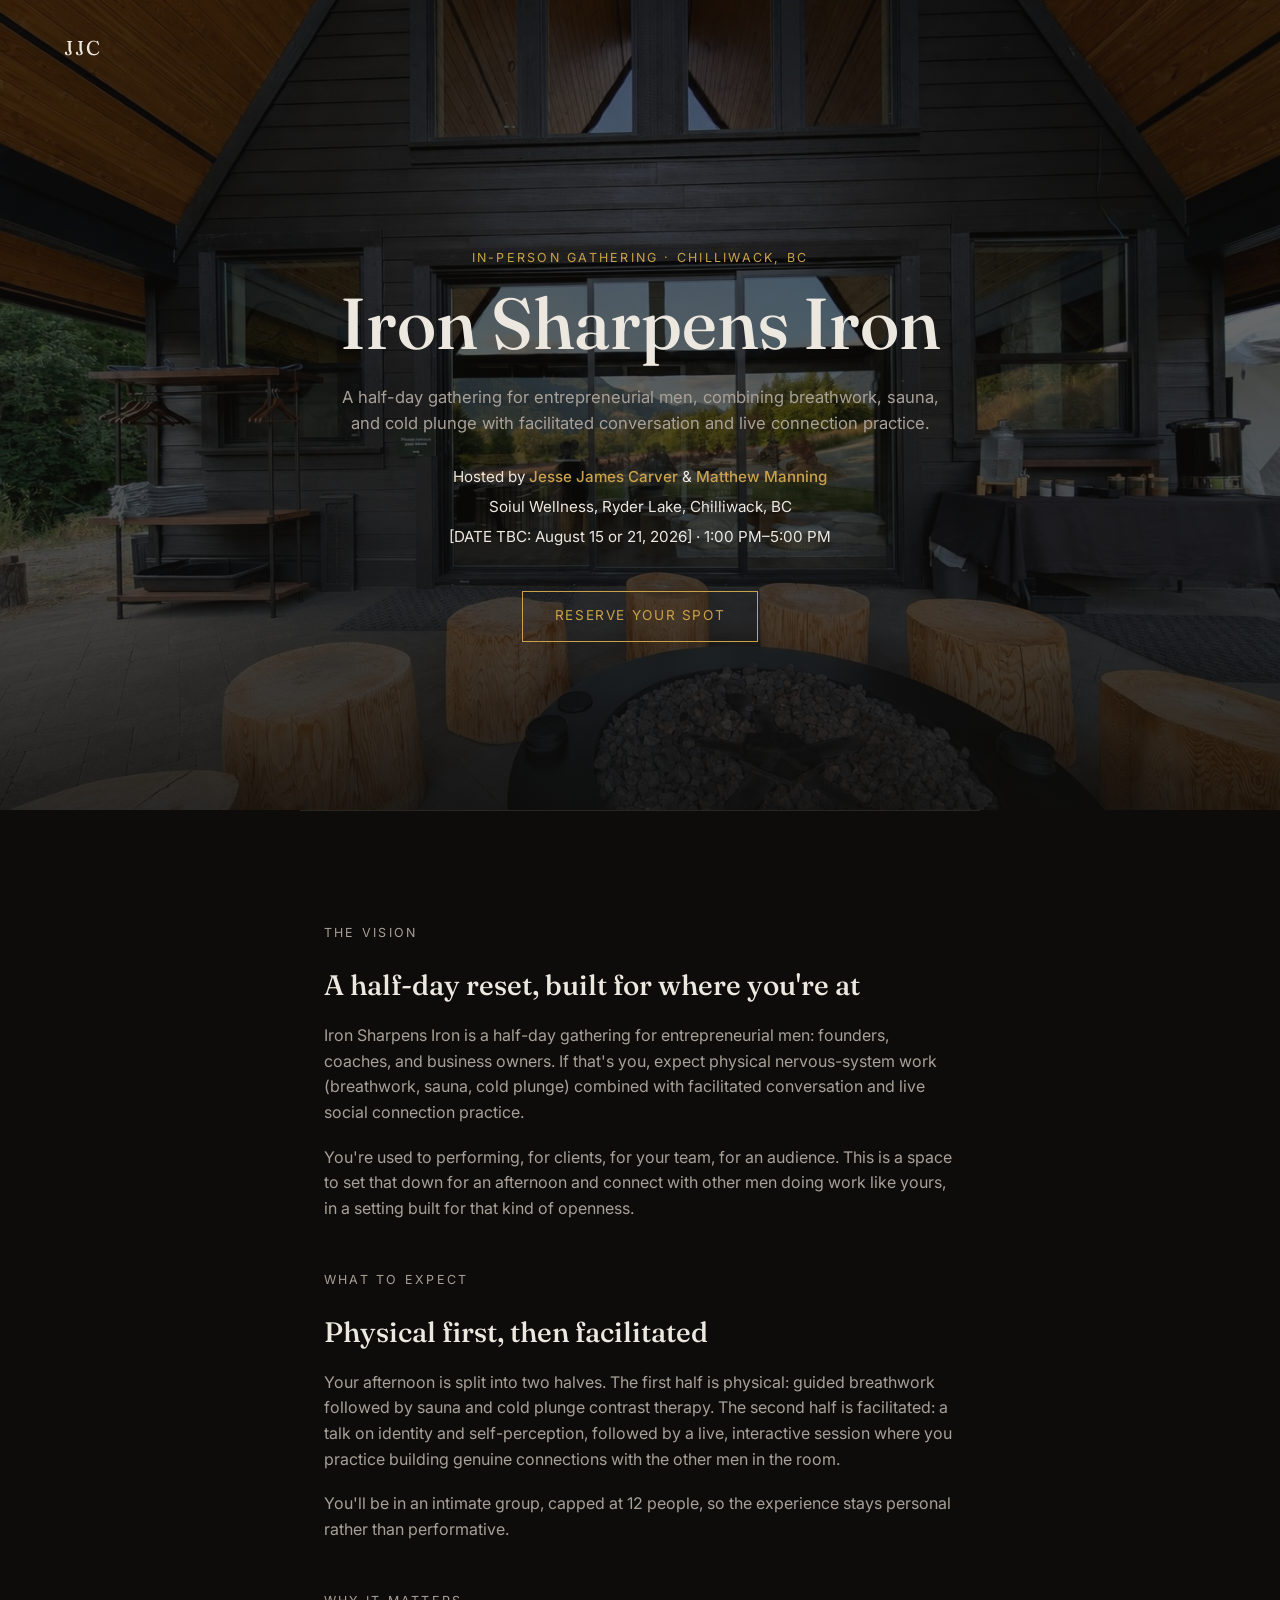
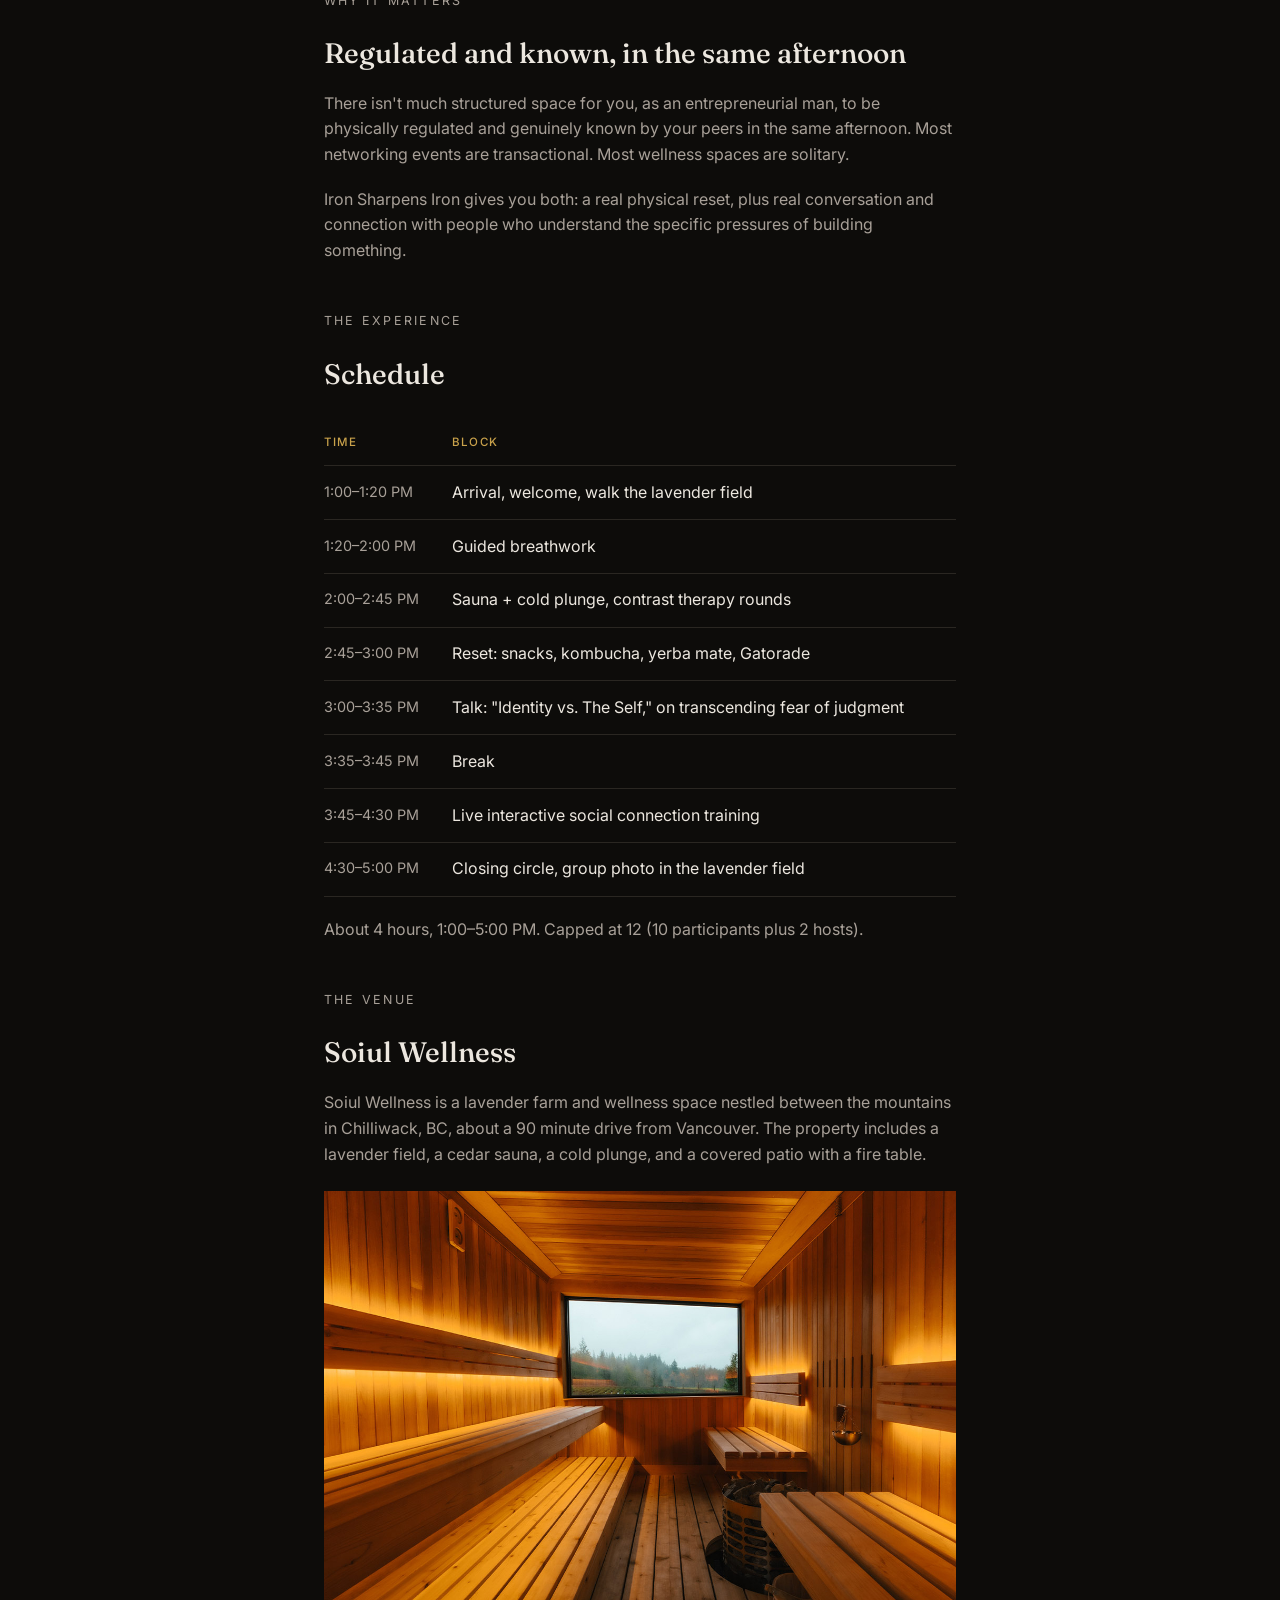
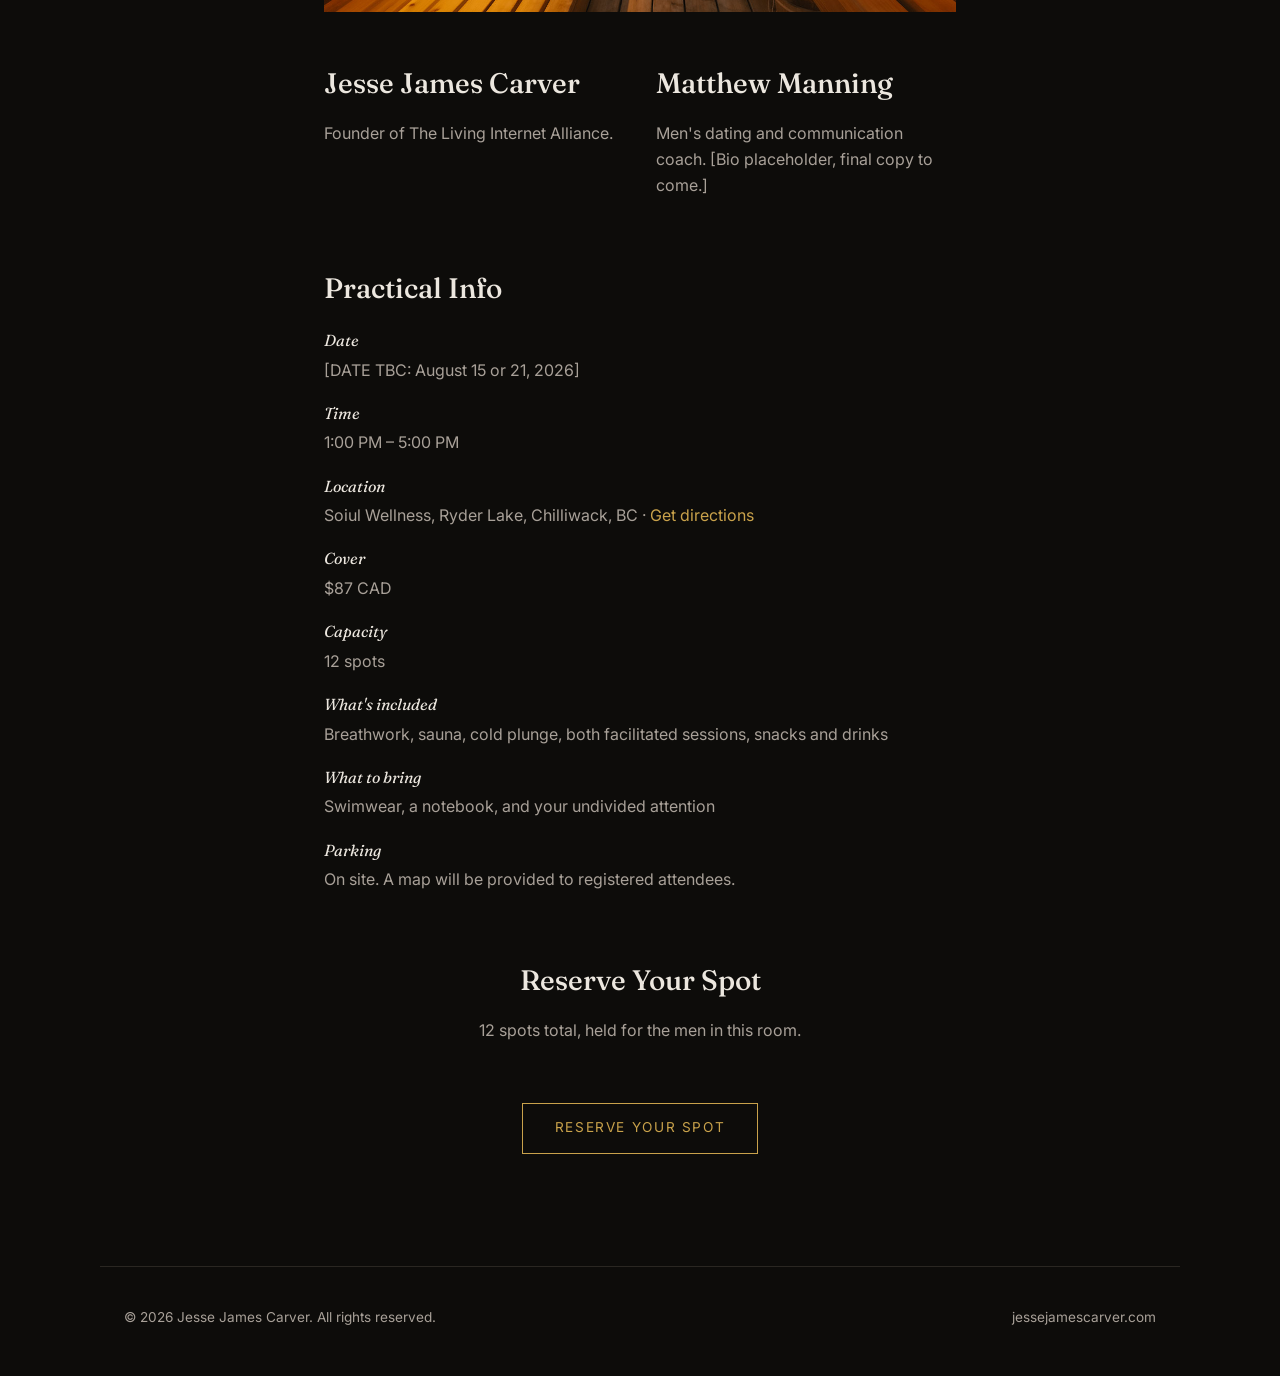
==== events/iron/index.html @ e1d77df1 "add hidden Iron Sharpens Iron event landing page Noindexed page at /events/iron/, reusing the existi" ====
<!DOCTYPE html>
<html lang="en">
<head>
  <meta charset="UTF-8">
  <meta name="viewport" content="width=device-width, initial-scale=1.0">
  <meta name="robots" content="noindex, nofollow">
  <title>Iron Sharpens Iron | Jesse James Carver</title>
  <meta name="description" content="Iron Sharpens Iron: a half-day gathering for entrepreneurial men combining breathwork, sauna, and cold plunge with facilitated conversation and live connection practice. Chilliwack, BC.">

  <link rel="preconnect" href="https://fonts.googleapis.com">
  <link rel="preconnect" href="https://fonts.gstatic.com" crossorigin>
  <link href="https://fonts.googleapis.com/css2?family=Fraunces:opsz,wght@9..144,400;9..144,500;9..144,600&family=Inter:wght@400;500&display=swap" rel="stylesheet">

  <link rel="stylesheet" href="../../assets/css/main.css">
  <link rel="stylesheet" href="../../assets/css/iron-sharpens-iron.css">
</head>
<body>

  <!--
    TODO before launch:
    1. Confirm date (Aug 15 or Aug 21, 2026) and update every "[DATE TBC]" marker below.
    2. Replace TICKET_TAILOR_URL placeholder hrefs (search this file for "TICKET_TAILOR_URL") with the real Ticket Tailor checkout link.
    3. Replace Matthew Manning's bio placeholder text.
    4. More venue/lavender-field photos can be added when publicly launching (currently just sauna.jpg + soiul-hero.jpg).
  -->

  <header class="site-header">
    <a href="/" class="wordmark">JJC</a>
  </header>

  <main>

    <!-- HERO -->
    <section class="isi-hero">
      <div class="isi-hero__bg" style="background-image: url('../../assets/images/soiul-hero.jpg');"></div>
      <div class="isi-hero__overlay"></div>
      <div class="isi-hero__content">
        <p class="eyebrow eyebrow--center">In-Person Gathering &middot; Chilliwack, BC</p>
        <h1 class="isi-hero__title">Iron Sharpens Iron</h1>
        <p class="isi-hero__subtitle">
          A half-day gathering for entrepreneurial men, combining breathwork, sauna, and cold
          plunge with facilitated conversation and live connection practice.
        </p>
        <p class="isi-hero__meta">Hosted by <strong>Jesse James Carver</strong> &amp; <strong>Matthew Manning</strong></p>
        <p class="isi-hero__meta">Soiul Wellness, Ryder Lake, Chilliwack, BC</p>
        <p class="isi-hero__meta">[DATE TBC: August 15 or 21, 2026] &middot; 1:00 PM&ndash;5:00 PM</p>
        <!-- TODO: replace href with real Ticket Tailor checkout URL -->
        <a href="TICKET_TAILOR_URL" class="hero__btn">Reserve Your Spot</a>
      </div>
    </section>

    <!-- VISION / EXPECT / WHY -->
    <section class="sales">

      <div class="sales__section">
        <p class="eyebrow">The Vision</p>
        <h3>A half-day reset, built for where you're at</h3>
        <p>Iron Sharpens Iron is a half-day gathering for entrepreneurial men: founders, coaches, and business owners. If that's you, expect physical nervous-system work (breathwork, sauna, cold plunge) combined with facilitated conversation and live social connection practice.</p>
        <p>You're used to performing, for clients, for your team, for an audience. This is a space to set that down for an afternoon and connect with other men doing work like yours, in a setting built for that kind of openness.</p>
      </div>

      <div class="sales__section">
        <p class="eyebrow">What to Expect</p>
        <h3>Physical first, then facilitated</h3>
        <p>Your afternoon is split into two halves. The first half is physical: guided breathwork followed by sauna and cold plunge contrast therapy. The second half is facilitated: a talk on identity and self-perception, followed by a live, interactive session where you practice building genuine connections with the other men in the room.</p>
        <p>You'll be in an intimate group, capped at 12 people, so the experience stays personal rather than performative.</p>
      </div>

      <div class="sales__section">
        <p class="eyebrow">Why It Matters</p>
        <h3>Regulated and known, in the same afternoon</h3>
        <p>There isn't much structured space for you, as an entrepreneurial man, to be physically regulated and genuinely known by your peers in the same afternoon. Most networking events are transactional. Most wellness spaces are solitary.</p>
        <p>Iron Sharpens Iron gives you both: a real physical reset, plus real conversation and connection with people who understand the specific pressures of building something.</p>
      </div>

      <!-- SCHEDULE -->
      <div class="sales__section">
        <p class="eyebrow">The Experience</p>
        <h3>Schedule</h3>
        <div class="isi-schedule-wrap">
          <table class="isi-schedule">
            <thead>
              <tr>
                <th scope="col">Time</th>
                <th scope="col">Block</th>
              </tr>
            </thead>
            <tbody>
              <tr><td>1:00&ndash;1:20 PM</td><td>Arrival, welcome, walk the lavender field</td></tr>
              <tr><td>1:20&ndash;2:00 PM</td><td>Guided breathwork</td></tr>
              <tr><td>2:00&ndash;2:45 PM</td><td>Sauna + cold plunge, contrast therapy rounds</td></tr>
              <tr><td>2:45&ndash;3:00 PM</td><td>Reset: snacks, kombucha, yerba mate, Gatorade</td></tr>
              <tr><td>3:00&ndash;3:35 PM</td><td>Talk: "Identity vs. The Self," on transcending fear of judgment</td></tr>
              <tr><td>3:35&ndash;3:45 PM</td><td>Break</td></tr>
              <tr><td>3:45&ndash;4:30 PM</td><td>Live interactive social connection training</td></tr>
              <tr><td>4:30&ndash;5:00 PM</td><td>Closing circle, group photo in the lavender field</td></tr>
            </tbody>
          </table>
        </div>
        <p style="margin-top: 1.25rem;">About 4 hours, 1:00&ndash;5:00 PM. Capped at 12 (10 participants plus 2 hosts).</p>
      </div>

      <!-- VENUE -->
      <div class="sales__section">
        <p class="eyebrow">The Venue</p>
        <h3>Soiul Wellness</h3>
        <p>Soiul Wellness is a lavender farm and wellness space nestled between the mountains in Chilliwack, BC, about a 90 minute drive from Vancouver. The property includes a lavender field, a cedar sauna, a cold plunge, and a covered patio with a fire table.</p>
        <img class="isi-venue-photo" src="../../assets/images/sauna.jpg" alt="Cedar sauna at Soiul Wellness" loading="lazy">
      </div>

      <!-- HOSTS -->
      <div class="sales__fit">
        <div class="sales__fit-col">
          <h3>Jesse James Carver</h3>
          <p>Founder of The Living Internet Alliance.</p>
        </div>
        <div class="sales__fit-col">
          <h3>Matthew Manning</h3>
          <p>Men's dating and communication coach. [Bio placeholder, final copy to come.]</p>
        </div>
      </div>

      <!-- PRACTICAL INFO -->
      <div class="sales__section sales__faq isi-practical">
        <h3>Practical Info</h3>
        <dl>
          <dt>Date</dt>
          <dd>[DATE TBC: August 15 or 21, 2026]</dd>
          <dt>Time</dt>
          <dd>1:00 PM &ndash; 5:00 PM</dd>
          <dt>Location</dt>
          <dd>Soiul Wellness, Ryder Lake, Chilliwack, BC &middot; <a href="https://www.google.com/maps/search/?api=1&query=34WQ%2BW9+Chilliwack%2C+British+Columbia" target="_blank" rel="noopener">Get directions</a></dd>
          <dt>Cover</dt>
          <dd>$87 CAD</dd>
          <dt>Capacity</dt>
          <dd>12 spots</dd>
          <dt>What's included</dt>
          <dd>Breathwork, sauna, cold plunge, both facilitated sessions, snacks and drinks</dd>
          <dt>What to bring</dt>
          <dd>Swimwear, a notebook, and your undivided attention</dd>
          <dt>Parking</dt>
          <dd>On site. A map will be provided to registered attendees.</dd>
        </dl>
      </div>

      <!-- FINAL CTA -->
      <div class="sales__cta">
        <h3>Reserve Your Spot</h3>
        <p>12 spots total, held for the men in this room.</p>
        <!-- TODO: replace href with real Ticket Tailor checkout URL -->
        <a href="TICKET_TAILOR_URL" class="hero__btn">Reserve Your Spot</a>
      </div>

    </section>

  </main>

  <footer class="site-footer">
    <p>&copy; 2026 Jesse James Carver. All rights reserved.</p>
    <div class="site-footer__links">
      <a href="/">jessejamescarver.com</a>
    </div>
  </footer>

</body>
</html>
---- assets/css/main.css ----
:root {
  --color-bg: #0d0c0a;
  --color-bg-alt: #151310;
  --color-text: #ece7df;
  --color-text-dim: #a8a098;
  --color-accent: #c9a24b;
  --color-border: #2a2722;

  --font-display: 'Fraunces', 'Georgia', serif;
  --font-body: 'Inter', -apple-system, system-ui, sans-serif;

  --max-width: 1080px;
  --space-section: 7rem;
  --banner-height: 3rem;
}

* {
  margin: 0;
  padding: 0;
  box-sizing: border-box;
}

html {
  scroll-behavior: smooth;
}

body {
  background: var(--color-bg);
  color: var(--color-text);
  font-family: var(--font-body);
  font-weight: 400;
  line-height: 1.6;
  -webkit-font-smoothing: antialiased;
  padding-top: var(--banner-height);
}

body.modal-open {
  overflow: hidden;
}

img {
  display: block;
  max-width: 100%;
}

h1, h2 {
  font-family: var(--font-display);
  font-weight: 500;
  line-height: 1.1;
  color: var(--color-text);
}

a {
  color: var(--color-accent);
  text-decoration: none;
}

.eyebrow {
  font-family: var(--font-body);
  font-size: 0.78rem;
  letter-spacing: 0.18em;
  text-transform: uppercase;
  color: var(--color-accent);
  margin-bottom: 1rem;
}

.eyebrow--center {
  text-align: center;
}

/* HEADER */

.site-header {
  position: absolute;
  top: var(--banner-height);
  left: 0;
  right: 0;
  z-index: 10;
  padding: 2rem clamp(1.5rem, 5vw, 4rem);
}

/* PROMO BANNER */

.promo-banner {
  position: fixed;
  top: 0;
  left: 0;
  right: 0;
  z-index: 20;
  height: var(--banner-height);
  display: flex;
  align-items: center;
  justify-content: center;
  width: 100%;
  border: none;
  background: var(--color-accent);
  color: var(--color-bg);
  font-family: var(--font-body);
  font-size: clamp(0.68rem, 1.6vw, 0.8rem);
  font-weight: 500;
  letter-spacing: 0.08em;
  text-transform: uppercase;
  text-align: center;
  padding: 0.5rem 1rem;
  cursor: pointer;
  transition: background 0.2s;
}

.promo-banner:hover {
  background: #dcb35c;
}

/* WAITLIST MODAL */

.waitlist-modal {
  position: fixed;
  inset: 0;
  z-index: 100;
  display: flex;
  align-items: center;
  justify-content: center;
  padding: 1.5rem;
}

.waitlist-modal[hidden] {
  display: none;
}

.waitlist-modal__backdrop {
  position: absolute;
  inset: 0;
  background: rgba(13, 12, 10, 0.75);
}

.waitlist-modal__panel {
  position: relative;
  z-index: 1;
  max-width: 440px;
  width: 100%;
  background: var(--color-bg-alt);
  border: 1px solid var(--color-border);
  padding: 2.5rem;
  text-align: center;
}

.waitlist-modal__panel h3 {
  font-family: var(--font-display);
  font-size: clamp(1.4rem, 3vw, 1.75rem);
  margin-bottom: 1rem;
}

.waitlist-modal__panel p {
  color: var(--color-text-dim);
  margin-bottom: 1.5rem;
}

.waitlist-modal__close {
  position: absolute;
  top: 0.75rem;
  right: 0.75rem;
  background: none;
  border: none;
  color: var(--color-text-dim);
  font-size: 1.5rem;
  line-height: 1;
  cursor: pointer;
  padding: 0.5rem;
}

.waitlist-modal__close:hover {
  color: var(--color-text);
}

.waitlist-modal__cta {
  display: inline-block;
  padding: 0.85rem 2rem;
  border: 1px solid var(--color-accent);
  color: var(--color-accent);
  font-family: var(--font-body);
  font-size: 0.85rem;
  letter-spacing: 0.12em;
  text-transform: uppercase;
  text-decoration: none;
  transition: background 0.2s, color 0.2s;
}

.waitlist-modal__cta:hover {
  background: var(--color-accent);
  color: var(--color-bg);
}

.wordmark {
  font-family: var(--font-display);
  font-size: 1.25rem;
  letter-spacing: 0.1em;
  color: var(--color-text);
}

/* HERO */

.hero {
  position: relative;
  min-height: 100vh;
  display: flex;
  align-items: center;
  justify-content: center;
  overflow: hidden;
}

.hero__bg {
  position: absolute;
  inset: 0;
  background-color: var(--color-bg-alt);
  background-size: cover;
  background-position: center;
}

.hero__overlay {
  position: absolute;
  inset: 0;
  background: linear-gradient(180deg, rgba(13, 12, 10, 0.35) 0%, rgba(13, 12, 10, 0.55) 60%, rgba(13, 12, 10, 0.80) 100%);
}

.hero__content {
  position: relative;
  z-index: 1;
  max-width: 760px;
  padding: 0 1.5rem;
  text-align: center;
  transform: translateY(150px);
}

.hero__title {
  font-size: clamp(2.75rem, 7vw, 5.5rem);
  margin-bottom: 1.5rem;
}

.hero__subtitle {
  font-size: clamp(1rem, 1.3vw, 1.2rem);
  color: var(--color-text-dim);
  max-width: 560px;
  margin: 0 auto;
}

.hero__btn {
  display: inline-block;
  margin-top: 2.5rem;
  padding: 0.85rem 2rem;
  border: 1px solid var(--color-accent);
  color: var(--color-accent);
  font-family: var(--font-body);
  font-size: 0.85rem;
  letter-spacing: 0.12em;
  text-transform: uppercase;
  text-decoration: none;
  transition: background 0.2s, color 0.2s;
}

.hero__btn:hover {
  background: var(--color-accent);
  color: var(--color-bg);
}

/* BIO / STORY */

.bio {
  max-width: var(--max-width);
  margin: 0 auto;
  padding: var(--space-section) 1.5rem;
  display: grid;
  grid-template-columns: 1fr 1.2fr;
  gap: clamp(2rem, 6vw, 5rem);
  align-items: center;
}

.bio__image img {
  width: 100%;
  aspect-ratio: 4 / 5;
  object-fit: cover;
  filter: grayscale(15%);
}

.bio__content h2 {
  font-size: clamp(2rem, 3vw, 2.75rem);
  margin-bottom: 1.5rem;
}

.bio__content p {
  color: var(--color-text-dim);
  max-width: 480px;
  margin-bottom: 1.2rem;
}

.bio__note {
  color: var(--color-accent);
  font-style: italic;
}

/* TESTIMONIALS */

.testimonials {
  max-width: var(--max-width);
  margin: 0 auto;
  padding: var(--space-section) 1.5rem;
  border-top: 1px solid var(--color-border);
}

.testimonials__grid {
  display: flex;
  gap: 1rem;
  margin-top: 1.25rem;
}

.testimonials__col {
  flex: 1;
  display: flex;
  flex-direction: column;
  gap: 1rem;
}

.testimonial {
  overflow: hidden;
}

.testimonial img {
  width: 100%;
  height: auto;
  display: block;
}

/* SALES */

.sales {
  max-width: 680px;
  margin: 0 auto;
  padding: var(--space-section) 1.5rem;
  border-top: 1px solid var(--color-border);
}

.sales p {
  color: var(--color-text-dim);
  margin-bottom: 1.2rem;
}

.sales h3 {
  font-family: var(--font-display);
  font-weight: 500;
  font-size: clamp(1.4rem, 2.2vw, 1.8rem);
  color: var(--color-text);
  margin-bottom: 1rem;
}

.sales h4 {
  font-family: var(--font-display);
  font-weight: 500;
  font-size: 1.1rem;
  color: var(--color-accent);
  margin-bottom: 0.75rem;
}

.sales__lead {
  margin-bottom: 3rem;
}

.sales__hook {
  font-size: clamp(1.8rem, 4vw, 2.6rem);
  margin-bottom: 1.5rem;
}

.sales__section {
  margin-bottom: 3rem;
}

.sales__method .phase {
  margin-top: 2rem;
  padding-left: 1.25rem;
  border-left: 1px solid var(--color-border);
}

.sales__attribution {
  color: var(--color-text-dim);
  font-size: 0.85rem;
  font-style: italic;
}

blockquote {
  font-family: var(--font-display);
  font-size: 1.2rem;
  color: var(--color-text);
  margin: 1rem 0 0.5rem;
  padding-left: 1rem;
  border-left: 2px solid var(--color-accent);
}

.sales__highlight {
  background: var(--color-bg-alt);
  border: 1px solid var(--color-border);
  padding: 2rem;
  margin-bottom: 2rem;
}

.sales__price {
  font-family: var(--font-display);
  font-size: 2.2rem;
  color: var(--color-accent);
  margin-bottom: 0.5rem;
}

.sales__fit {
  display: grid;
  grid-template-columns: 1fr 1fr;
  gap: 2rem;
  margin-bottom: 3rem;
}

.sales__faq dt {
  font-family: var(--font-display);
  font-style: italic;
  color: var(--color-text);
  margin-top: 1.5rem;
  margin-bottom: 0.5rem;
}

.sales__faq dd {
  color: var(--color-text-dim);
}

.sales__cta {
  text-align: center;
  padding-top: 1rem;
}

.sales__form {
  margin-top: 2rem;
  text-align: left;
}

/* FOOTER */

.site-footer {
  max-width: var(--max-width);
  margin: 0 auto;
  padding: 2.5rem 1.5rem 3rem;
  display: flex;
  justify-content: space-between;
  align-items: center;
  flex-wrap: wrap;
  gap: 1rem;
  border-top: 1px solid var(--color-border);
  color: var(--color-text-dim);
  font-size: 0.85rem;
}

.site-footer__links {
  display: flex;
  gap: 1.5rem;
}

.site-footer__links a {
  color: var(--color-text-dim);
}

.site-footer__links a:hover {
  color: var(--color-accent);
}

/* RESPONSIVE */

@media (max-width: 768px) {
  .hero {
    flex-direction: column;
    justify-content: flex-start;
    align-items: center;
    min-height: auto;
  }

  .hero__bg {
    position: relative;
    height: 75vw;
    width: 100%;
    flex-shrink: 0;
  }

  .hero__overlay {
    bottom: auto;
    height: 75vw;
    background: linear-gradient(180deg, rgba(13, 12, 10, 0.10) 0%, rgba(13, 12, 10, 0.30) 60%, rgba(13, 12, 10, 0.50) 100%);
  }

  .hero__content {
    transform: none;
    margin-top: -3rem;
    max-width: 100%;
    padding: 0 1.5rem 2.5rem;
  }

  .bio {
    grid-template-columns: 1fr;
  }

  .testimonials__grid {
    flex-direction: column;
  }

  .site-footer {
    flex-direction: column;
    text-align: center;
  }

  .sales__fit {
    grid-template-columns: 1fr;
  }
}
---- assets/css/iron-sharpens-iron.css ----
/* IRON SHARPENS IRON: page-specific additions on top of main.css */

body {
  padding-top: 0;
}

.site-header {
  top: 0;
}

/* HERO */

.isi-hero {
  position: relative;
  min-height: 90vh;
  display: flex;
  align-items: center;
  justify-content: center;
  overflow: hidden;
}

.isi-hero__bg {
  position: absolute;
  inset: 0;
  background-color: var(--color-bg-alt);
  background-size: cover;
  background-position: center;
}

.isi-hero__overlay {
  position: absolute;
  inset: 0;
  background: linear-gradient(180deg, rgba(13, 12, 10, 0.55) 0%, rgba(13, 12, 10, 0.65) 60%, rgba(13, 12, 10, 0.85) 100%);
}

.isi-hero__content {
  position: relative;
  z-index: 1;
  max-width: 760px;
  padding: clamp(4rem, 14vw, 7rem) 1.5rem 2rem;
  text-align: center;
}

.isi-hero__title {
  font-size: clamp(2.5rem, 7vw, 4.5rem);
  margin-bottom: 1.25rem;
}

.isi-hero__subtitle {
  color: var(--color-text-dim);
  max-width: 620px;
  font-size: clamp(1rem, 1.3vw, 1.15rem);
  margin: 0 auto 1.75rem;
}

.isi-hero__meta {
  color: var(--color-text);
  font-size: 0.95rem;
  margin-bottom: 0.35rem;
}

.isi-hero__meta strong {
  color: var(--color-accent);
  font-weight: 500;
}

.isi-hero .hero__btn {
  margin-top: 2.25rem;
}

@media (max-width: 768px) {
  .isi-hero {
    min-height: 100vh;
  }
}

/* SCHEDULE TABLE */

.isi-schedule-wrap {
  overflow-x: auto;
  margin-top: 1.5rem;
}

.isi-schedule {
  width: 100%;
  border-collapse: collapse;
}

.isi-schedule th,
.isi-schedule td {
  text-align: left;
  padding: 0.85rem 1rem 0.85rem 0;
  border-bottom: 1px solid var(--color-border);
  vertical-align: top;
}

.isi-schedule th {
  font-family: var(--font-body);
  font-size: 0.72rem;
  letter-spacing: 0.1em;
  text-transform: uppercase;
  color: var(--color-accent);
  font-weight: 500;
}

.isi-schedule td:first-child {
  color: var(--color-text-dim);
  white-space: nowrap;
  font-size: 0.9rem;
  padding-right: 1.5rem;
}

.isi-schedule td:last-child {
  color: var(--color-text);
}

/* VENUE PHOTO */

.isi-venue-photo {
  width: 100%;
  aspect-ratio: 3 / 2;
  object-fit: cover;
  margin-top: 1.5rem;
}

/* PRACTICAL INFO */

.isi-practical dt {
  font-family: var(--font-display);
  font-style: italic;
  color: var(--color-text);
  margin-top: 1.1rem;
  margin-bottom: 0.25rem;
}

.isi-practical dd {
  color: var(--color-text-dim);
}

/* RESPONSIVE */

@media (max-width: 768px) {
  .isi-schedule th,
  .isi-schedule td {
    padding: 0.7rem 0.75rem 0.7rem 0;
    font-size: 0.85rem;
  }
}
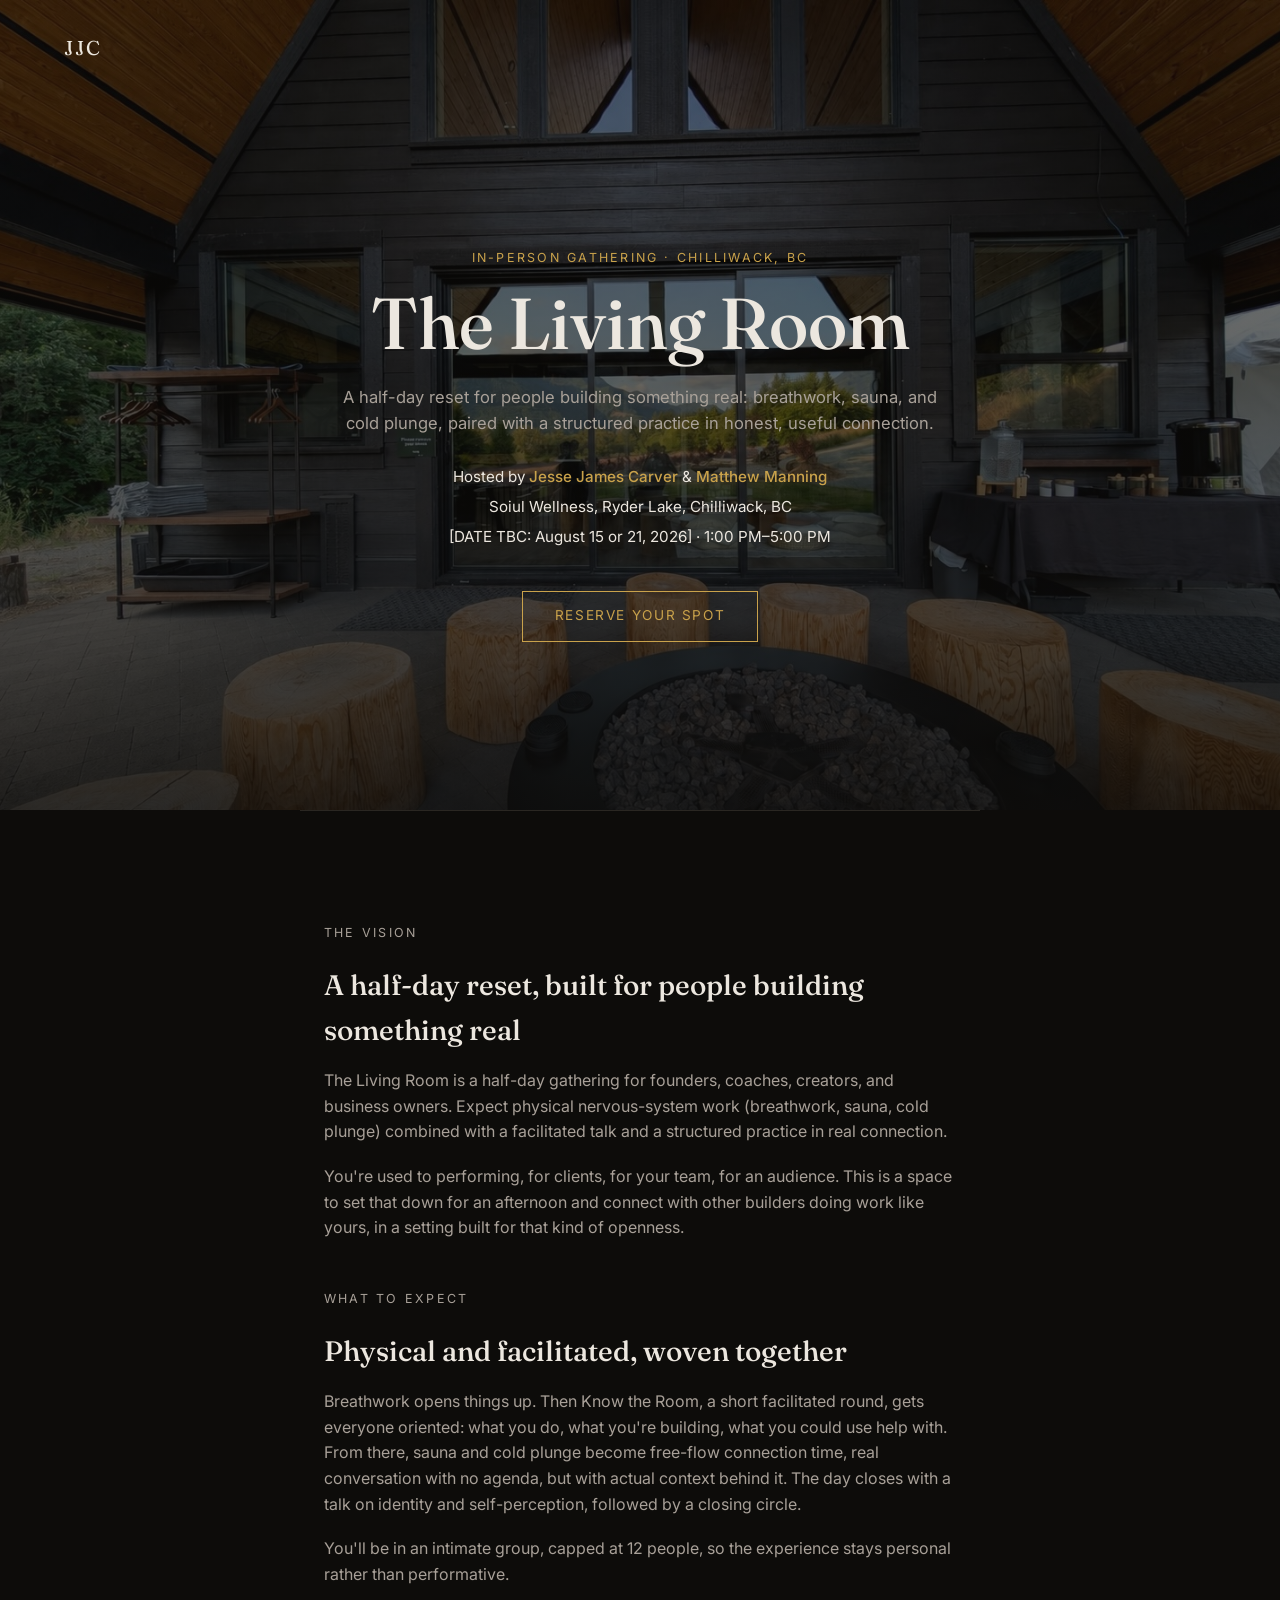
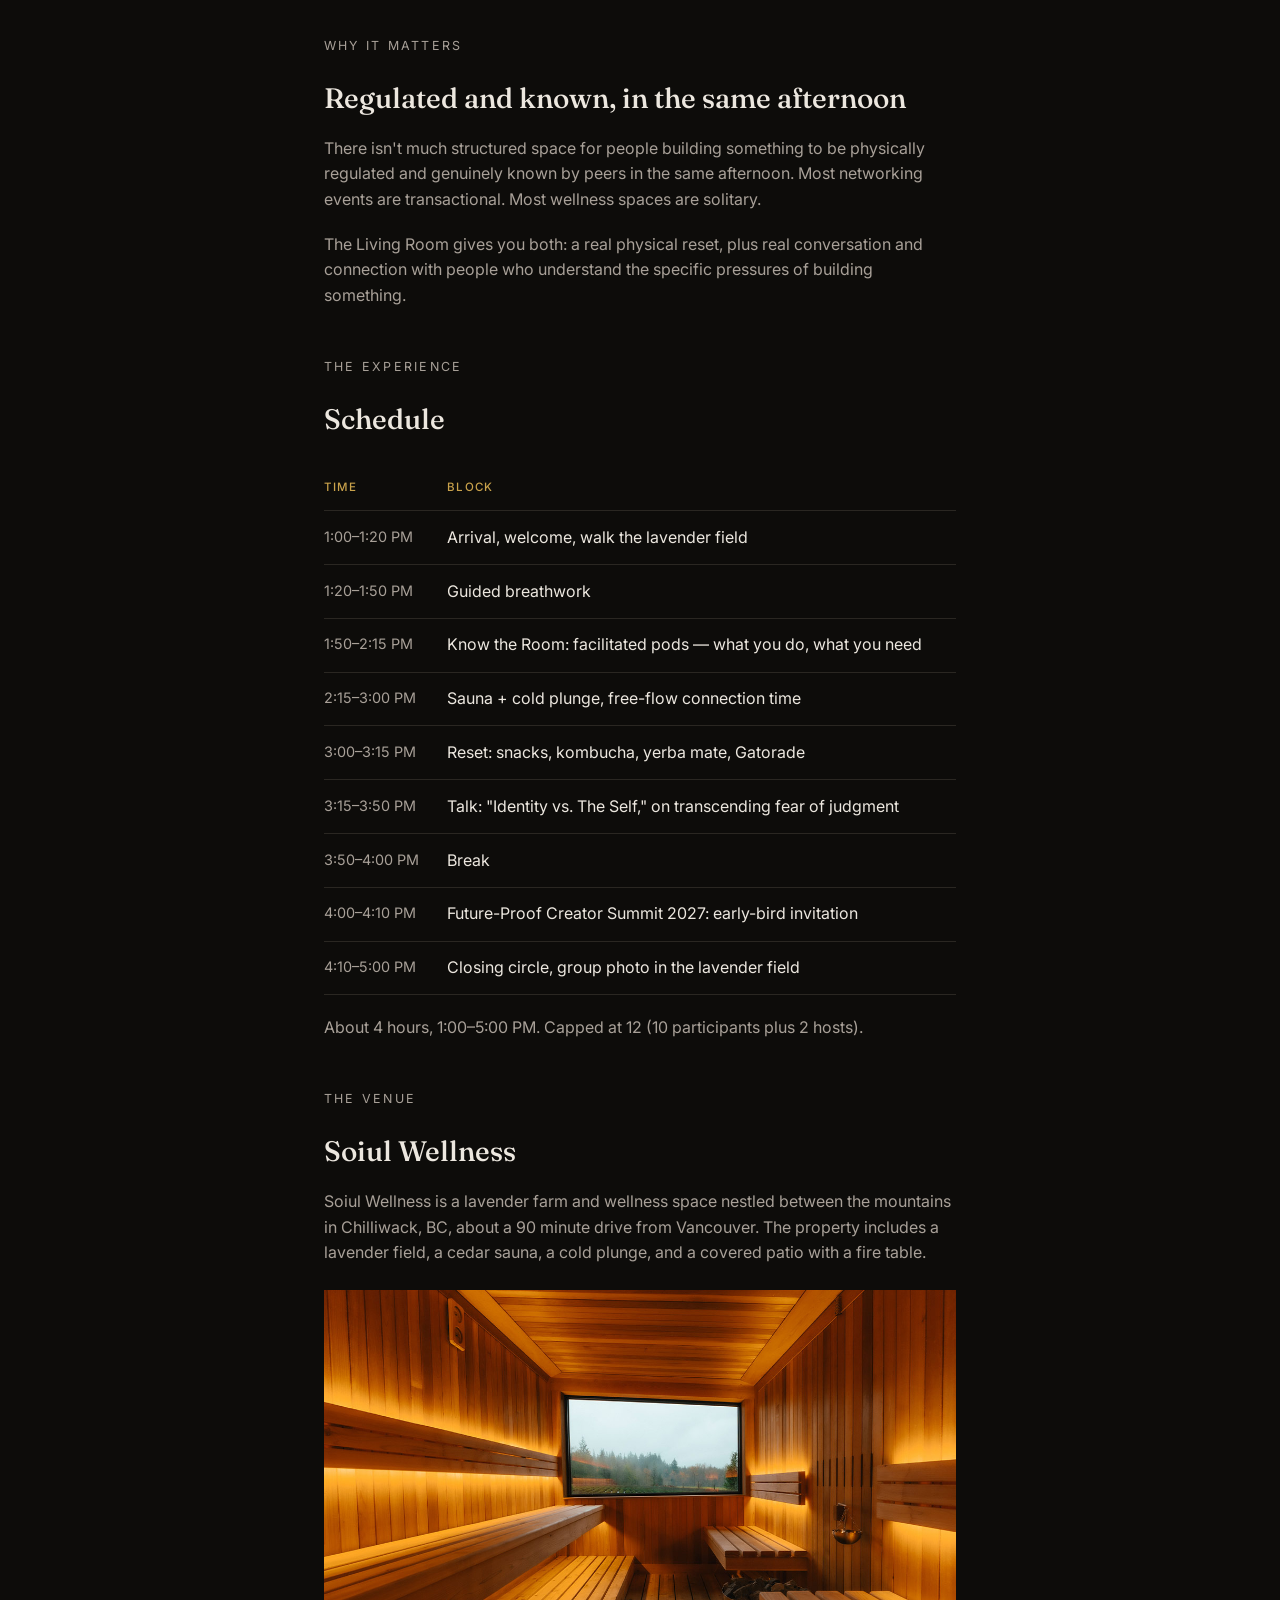
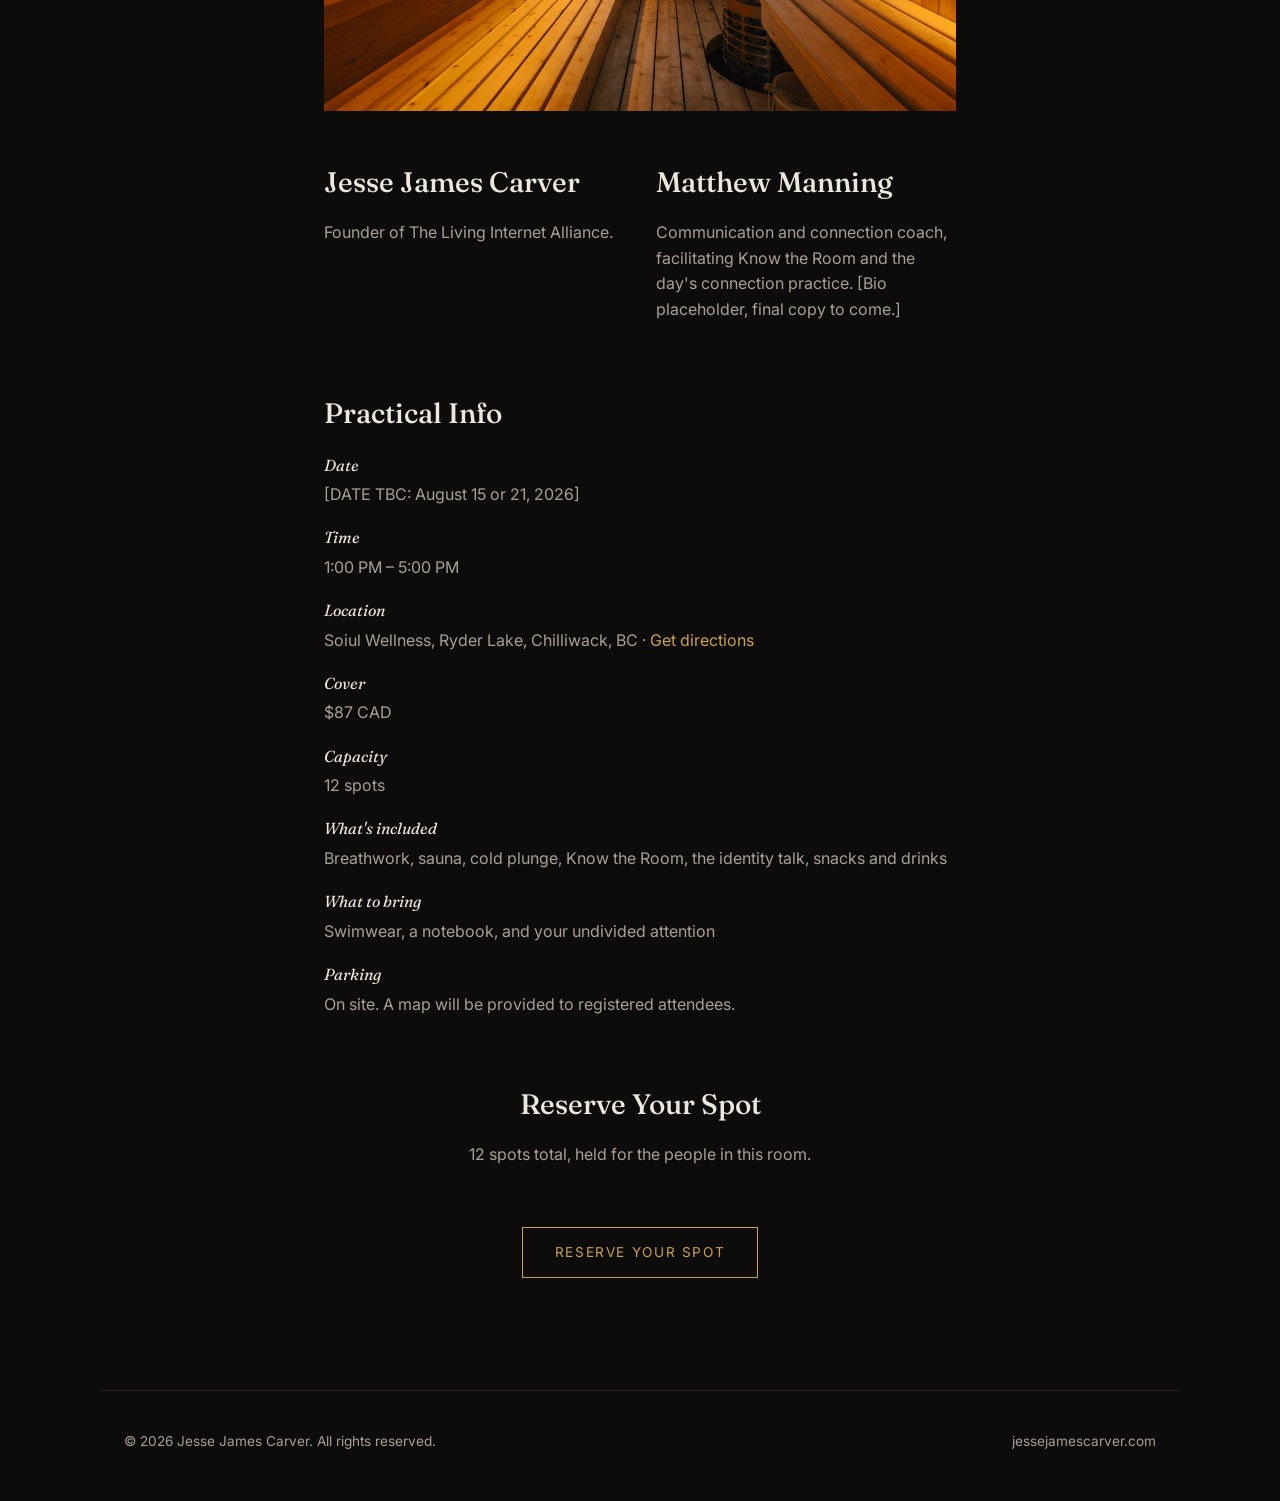
==== commit e031e3b5: "Rename Iron Sharpens Iron event page to The Living Room with new sales copy; redesign homepage styli" ====
--- a/events/iron/index.html
+++ b/events/iron/index.html
@@ -4,8 +4,8 @@
   <meta charset="UTF-8">
   <meta name="viewport" content="width=device-width, initial-scale=1.0">
   <meta name="robots" content="noindex, nofollow">
-  <title>Iron Sharpens Iron | Jesse James Carver</title>
-  <meta name="description" content="Iron Sharpens Iron: a half-day gathering for entrepreneurial men combining breathwork, sauna, and cold plunge with facilitated conversation and live connection practice. Chilliwack, BC.">
+  <title>The Living Room | Jesse James Carver</title>
+  <meta name="description" content="The Living Room: a half-day gathering for builders and creators, combining breathwork, sauna, and cold plunge with a structured practice in real connection. Chilliwack, BC.">
 
   <link rel="preconnect" href="https://fonts.googleapis.com">
   <link rel="preconnect" href="https://fonts.gstatic.com" crossorigin>
@@ -20,8 +20,11 @@
     TODO before launch:
     1. Confirm date (Aug 15 or Aug 21, 2026) and update every "[DATE TBC]" marker below.
     2. Replace TICKET_TAILOR_URL placeholder hrefs (search this file for "TICKET_TAILOR_URL") with the real Ticket Tailor checkout link.
-    3. Replace Matthew Manning's bio placeholder text.
+    3. Replace Matthew Manning's bio placeholder text — steer away from "dating coach" framing for this mixed-audience event; lead with the connection/communication angle.
     4. More venue/lavender-field photos can be added when publicly launching (currently just sauna.jpg + soiul-hero.jpg).
+    5. Set up the FPCS 2027 early-bird ticket link/promo code for the live pitch moment before closing circle (4:00-4:10 PM block).
+    7. Schedule now runs Know the Room (facilitated business intros) before sauna/cold plunge, per Matthew's note that the best conversations happen organically once people already know who's in the room — sauna/cold plunge is now unstructured free-flow time, no separate facilitation needed there.
+    6. Name is now "The Living Room" (was "Iron Sharpens Iron") — CSS classes below still use the old "isi-" prefix and the stylesheet is still iron-sharpens-iron.css. Left as-is since we don't have that stylesheet to safely rename; fine to leave, but flag if a rebrand pass on the CSS itself is wanted later.
   -->
 
   <header class="site-header">
@@ -36,10 +39,10 @@
       <div class="isi-hero__overlay"></div>
       <div class="isi-hero__content">
         <p class="eyebrow eyebrow--center">In-Person Gathering &middot; Chilliwack, BC</p>
-        <h1 class="isi-hero__title">Iron Sharpens Iron</h1>
+        <h1 class="isi-hero__title">The Living Room</h1>
         <p class="isi-hero__subtitle">
-          A half-day gathering for entrepreneurial men, combining breathwork, sauna, and cold
-          plunge with facilitated conversation and live connection practice.
+          A half-day reset for people building something real: breathwork, sauna, and cold
+          plunge, paired with a structured practice in honest, useful connection.
         </p>
         <p class="isi-hero__meta">Hosted by <strong>Jesse James Carver</strong> &amp; <strong>Matthew Manning</strong></p>
         <p class="isi-hero__meta">Soiul Wellness, Ryder Lake, Chilliwack, BC</p>
@@ -54,23 +57,23 @@
 
       <div class="sales__section">
         <p class="eyebrow">The Vision</p>
-        <h3>A half-day reset, built for where you're at</h3>
-        <p>Iron Sharpens Iron is a half-day gathering for entrepreneurial men: founders, coaches, and business owners. If that's you, expect physical nervous-system work (breathwork, sauna, cold plunge) combined with facilitated conversation and live social connection practice.</p>
-        <p>You're used to performing, for clients, for your team, for an audience. This is a space to set that down for an afternoon and connect with other men doing work like yours, in a setting built for that kind of openness.</p>
+        <h3>A half-day reset, built for people building something real</h3>
+        <p>The Living Room is a half-day gathering for founders, coaches, creators, and business owners. Expect physical nervous-system work (breathwork, sauna, cold plunge) combined with a facilitated talk and a structured practice in real connection.</p>
+        <p>You're used to performing, for clients, for your team, for an audience. This is a space to set that down for an afternoon and connect with other builders doing work like yours, in a setting built for that kind of openness.</p>
       </div>
 
       <div class="sales__section">
         <p class="eyebrow">What to Expect</p>
-        <h3>Physical first, then facilitated</h3>
-        <p>Your afternoon is split into two halves. The first half is physical: guided breathwork followed by sauna and cold plunge contrast therapy. The second half is facilitated: a talk on identity and self-perception, followed by a live, interactive session where you practice building genuine connections with the other men in the room.</p>
+        <h3>Physical and facilitated, woven together</h3>
+        <p>Breathwork opens things up. Then Know the Room, a short facilitated round, gets everyone oriented: what you do, what you're building, what you could use help with. From there, sauna and cold plunge become free-flow connection time, real conversation with no agenda, but with actual context behind it. The day closes with a talk on identity and self-perception, followed by a closing circle.</p>
         <p>You'll be in an intimate group, capped at 12 people, so the experience stays personal rather than performative.</p>
       </div>
 
       <div class="sales__section">
         <p class="eyebrow">Why It Matters</p>
         <h3>Regulated and known, in the same afternoon</h3>
-        <p>There isn't much structured space for you, as an entrepreneurial man, to be physically regulated and genuinely known by your peers in the same afternoon. Most networking events are transactional. Most wellness spaces are solitary.</p>
-        <p>Iron Sharpens Iron gives you both: a real physical reset, plus real conversation and connection with people who understand the specific pressures of building something.</p>
+        <p>There isn't much structured space for people building something to be physically regulated and genuinely known by peers in the same afternoon. Most networking events are transactional. Most wellness spaces are solitary.</p>
+        <p>The Living Room gives you both: a real physical reset, plus real conversation and connection with people who understand the specific pressures of building something.</p>
       </div>
 
       <!-- SCHEDULE -->
@@ -87,13 +90,14 @@
             </thead>
             <tbody>
               <tr><td>1:00&ndash;1:20 PM</td><td>Arrival, welcome, walk the lavender field</td></tr>
-              <tr><td>1:20&ndash;2:00 PM</td><td>Guided breathwork</td></tr>
-              <tr><td>2:00&ndash;2:45 PM</td><td>Sauna + cold plunge, contrast therapy rounds</td></tr>
-              <tr><td>2:45&ndash;3:00 PM</td><td>Reset: snacks, kombucha, yerba mate, Gatorade</td></tr>
-              <tr><td>3:00&ndash;3:35 PM</td><td>Talk: "Identity vs. The Self," on transcending fear of judgment</td></tr>
-              <tr><td>3:35&ndash;3:45 PM</td><td>Break</td></tr>
-              <tr><td>3:45&ndash;4:30 PM</td><td>Live interactive social connection training</td></tr>
-              <tr><td>4:30&ndash;5:00 PM</td><td>Closing circle, group photo in the lavender field</td></tr>
+              <tr><td>1:20&ndash;1:50 PM</td><td>Guided breathwork</td></tr>
+              <tr><td>1:50&ndash;2:15 PM</td><td>Know the Room: facilitated pods &mdash; what you do, what you need</td></tr>
+              <tr><td>2:15&ndash;3:00 PM</td><td>Sauna + cold plunge, free-flow connection time</td></tr>
+              <tr><td>3:00&ndash;3:15 PM</td><td>Reset: snacks, kombucha, yerba mate, Gatorade</td></tr>
+              <tr><td>3:15&ndash;3:50 PM</td><td>Talk: "Identity vs. The Self," on transcending fear of judgment</td></tr>
+              <tr><td>3:50&ndash;4:00 PM</td><td>Break</td></tr>
+              <tr><td>4:00&ndash;4:10 PM</td><td>Future-Proof Creator Summit 2027: early-bird invitation</td></tr>
+              <tr><td>4:10&ndash;5:00 PM</td><td>Closing circle, group photo in the lavender field</td></tr>
             </tbody>
           </table>
         </div>
@@ -116,7 +120,7 @@
         </div>
         <div class="sales__fit-col">
           <h3>Matthew Manning</h3>
-          <p>Men's dating and communication coach. [Bio placeholder, final copy to come.]</p>
+          <p>Communication and connection coach, facilitating Know the Room and the day's connection practice. [Bio placeholder, final copy to come.]</p>
         </div>
       </div>
 
@@ -135,7 +139,7 @@
           <dt>Capacity</dt>
           <dd>12 spots</dd>
           <dt>What's included</dt>
-          <dd>Breathwork, sauna, cold plunge, both facilitated sessions, snacks and drinks</dd>
+          <dd>Breathwork, sauna, cold plunge, Know the Room, the identity talk, snacks and drinks</dd>
           <dt>What to bring</dt>
           <dd>Swimwear, a notebook, and your undivided attention</dd>
           <dt>Parking</dt>
@@ -146,7 +150,7 @@
       <!-- FINAL CTA -->
       <div class="sales__cta">
         <h3>Reserve Your Spot</h3>
-        <p>12 spots total, held for the men in this room.</p>
+        <p>12 spots total, held for the people in this room.</p>
         <!-- TODO: replace href with real Ticket Tailor checkout URL -->
         <a href="TICKET_TAILOR_URL" class="hero__btn">Reserve Your Spot</a>
       </div>
--- a/assets/css/main.css
+++ b/assets/css/main.css
@@ -2,6 +2,7 @@
   --color-bg: #0d0c0a;
   --color-bg-alt: #151310;
   --color-text: #ece7df;
+  --color-text-mid: #cbc3b9;
   --color-text-dim: #a8a098;
   --color-accent: #c9a24b;
   --color-border: #2a2722;
@@ -200,10 +201,11 @@
 
 .hero {
   position: relative;
-  min-height: 100vh;
+  min-height: calc(100vh - var(--banner-height));
   display: flex;
   align-items: center;
   justify-content: center;
+  padding: 3rem 0;
   overflow: hidden;
 }
 
@@ -218,27 +220,84 @@
 .hero__overlay {
   position: absolute;
   inset: 0;
-  background: linear-gradient(180deg, rgba(13, 12, 10, 0.35) 0%, rgba(13, 12, 10, 0.55) 60%, rgba(13, 12, 10, 0.80) 100%);
-}
+  background:
+    radial-gradient(ellipse 78% 52% at 50% 74%, rgba(13, 12, 10, 0.72) 0%, rgba(13, 12, 10, 0.30) 62%, rgba(13, 12, 10, 0) 100%),
+    linear-gradient(180deg, rgba(13, 12, 10, 0.35) 0%, rgba(13, 12, 10, 0.55) 60%, rgba(13, 12, 10, 0.80) 100%);
+}
+
+/* Attention rings: concentric hairlines radiating from the room, drifting at
+   different rates on scroll. The page's thesis — where attention lives, and
+   how it moves — rendered rather than described. */
+
+.hero__rings {
+  position: absolute;
+  inset: 0;
+  display: flex;
+  align-items: center;
+  justify-content: center;
+  pointer-events: none;
+  transform: translateY(-6vh);
+}
+
+.hero__rings svg {
+  flex-shrink: 0;
+  width: min(148vmax, 1700px);
+  height: min(148vmax, 1700px);
+  overflow: visible;
+}
+
+.hero__ring {
+  fill: none;
+  stroke: var(--color-accent);
+  stroke-width: 1;
+  vector-effect: non-scaling-stroke;
+  will-change: transform;
+}
+
+.hero__ring:nth-child(1) { opacity: 0.28; }
+.hero__ring:nth-child(2) { opacity: 0.23; }
+.hero__ring:nth-child(3) { opacity: 0.19; }
+.hero__ring:nth-child(4) { opacity: 0.15; }
+.hero__ring:nth-child(5) { opacity: 0.12; }
+.hero__ring:nth-child(6) { opacity: 0.10; }
 
 .hero__content {
   position: relative;
   z-index: 1;
-  max-width: 760px;
+  max-width: 1100px;
   padding: 0 1.5rem;
   text-align: center;
-  transform: translateY(150px);
+  transform: translateY(min(8vh, 110px));
 }
 
 .hero__title {
-  font-size: clamp(2.75rem, 7vw, 5.5rem);
-  margin-bottom: 1.5rem;
+  font-size: clamp(2.75rem, 9vw, 8rem);
+  line-height: 0.9;
+  letter-spacing: -0.025em;
+  margin-bottom: 1.75rem;
+}
+
+.hero__title-line {
+  display: block;
+}
+
+.hero__title-line--light {
+  font-size: 0.9em;
+  font-weight: 400;
+  font-variation-settings: 'opsz' 144, 'wght' 400;
+}
+
+.hero__title-line--heavy {
+  font-size: 1.08em;
+  font-weight: 600;
+  font-variation-settings: 'opsz' 144, 'wght' 600;
+  letter-spacing: -0.035em;
 }
 
 .hero__subtitle {
-  font-size: clamp(1rem, 1.3vw, 1.2rem);
-  color: var(--color-text-dim);
-  max-width: 560px;
+  font-size: clamp(1.05rem, 1.35vw, 1.25rem);
+  color: var(--color-text-mid);
+  max-width: 580px;
   margin: 0 auto;
 }
 
@@ -363,12 +422,50 @@
 }
 
 .sales__hook {
-  font-size: clamp(1.8rem, 4vw, 2.6rem);
-  margin-bottom: 1.5rem;
+  font-size: clamp(2.2rem, 5vw, 3.75rem);
+  line-height: 1.03;
+  letter-spacing: -0.02em;
+  font-variation-settings: 'opsz' 144, 'wght' 500;
+  text-wrap: balance;
+  margin-bottom: 1.75rem;
+}
+
+/* The load-bearing sentences. Brightness carries the emphasis, so the rest of
+   the copy can stay at reading tone instead of everything shouting at once. */
+
+.sales__key {
+  color: var(--color-text);
+  font-weight: 500;
+}
+
+.sales em {
+  color: var(--color-text);
 }
 
 .sales__section {
   margin-bottom: 3rem;
+}
+
+/* A single arc from the hero motif, passing behind the magician's-thread
+   section. Clipped by the section box so only part of the circle shows. */
+
+.sales__method {
+  position: relative;
+  overflow: hidden;
+}
+
+.sales__method::before {
+  content: '';
+  position: absolute;
+  top: -720px;
+  left: 50%;
+  width: 900px;
+  height: 900px;
+  margin-left: -450px;
+  border: 1px solid rgba(201, 162, 75, 0.20);
+  border-radius: 50%;
+  pointer-events: none;
+  z-index: -1;
 }
 
 .sales__method .phase {
@@ -462,6 +559,18 @@
 
 .site-footer__links a:hover {
   color: var(--color-accent);
+}
+
+/* MOTION */
+
+@media (prefers-reduced-motion: reduce) {
+  html {
+    scroll-behavior: auto;
+  }
+
+  .hero__ring {
+    will-change: auto;
+  }
 }
 
 /* RESPONSIVE */
@@ -472,6 +581,20 @@
     justify-content: flex-start;
     align-items: center;
     min-height: auto;
+    padding: 0;
+  }
+
+  .hero__rings {
+    transform: none;
+  }
+
+  .hero__rings svg {
+    width: min(125vmax, 900px);
+    height: min(125vmax, 900px);
+  }
+
+  .sales__method::before {
+    display: none;
   }
 
   .hero__bg {
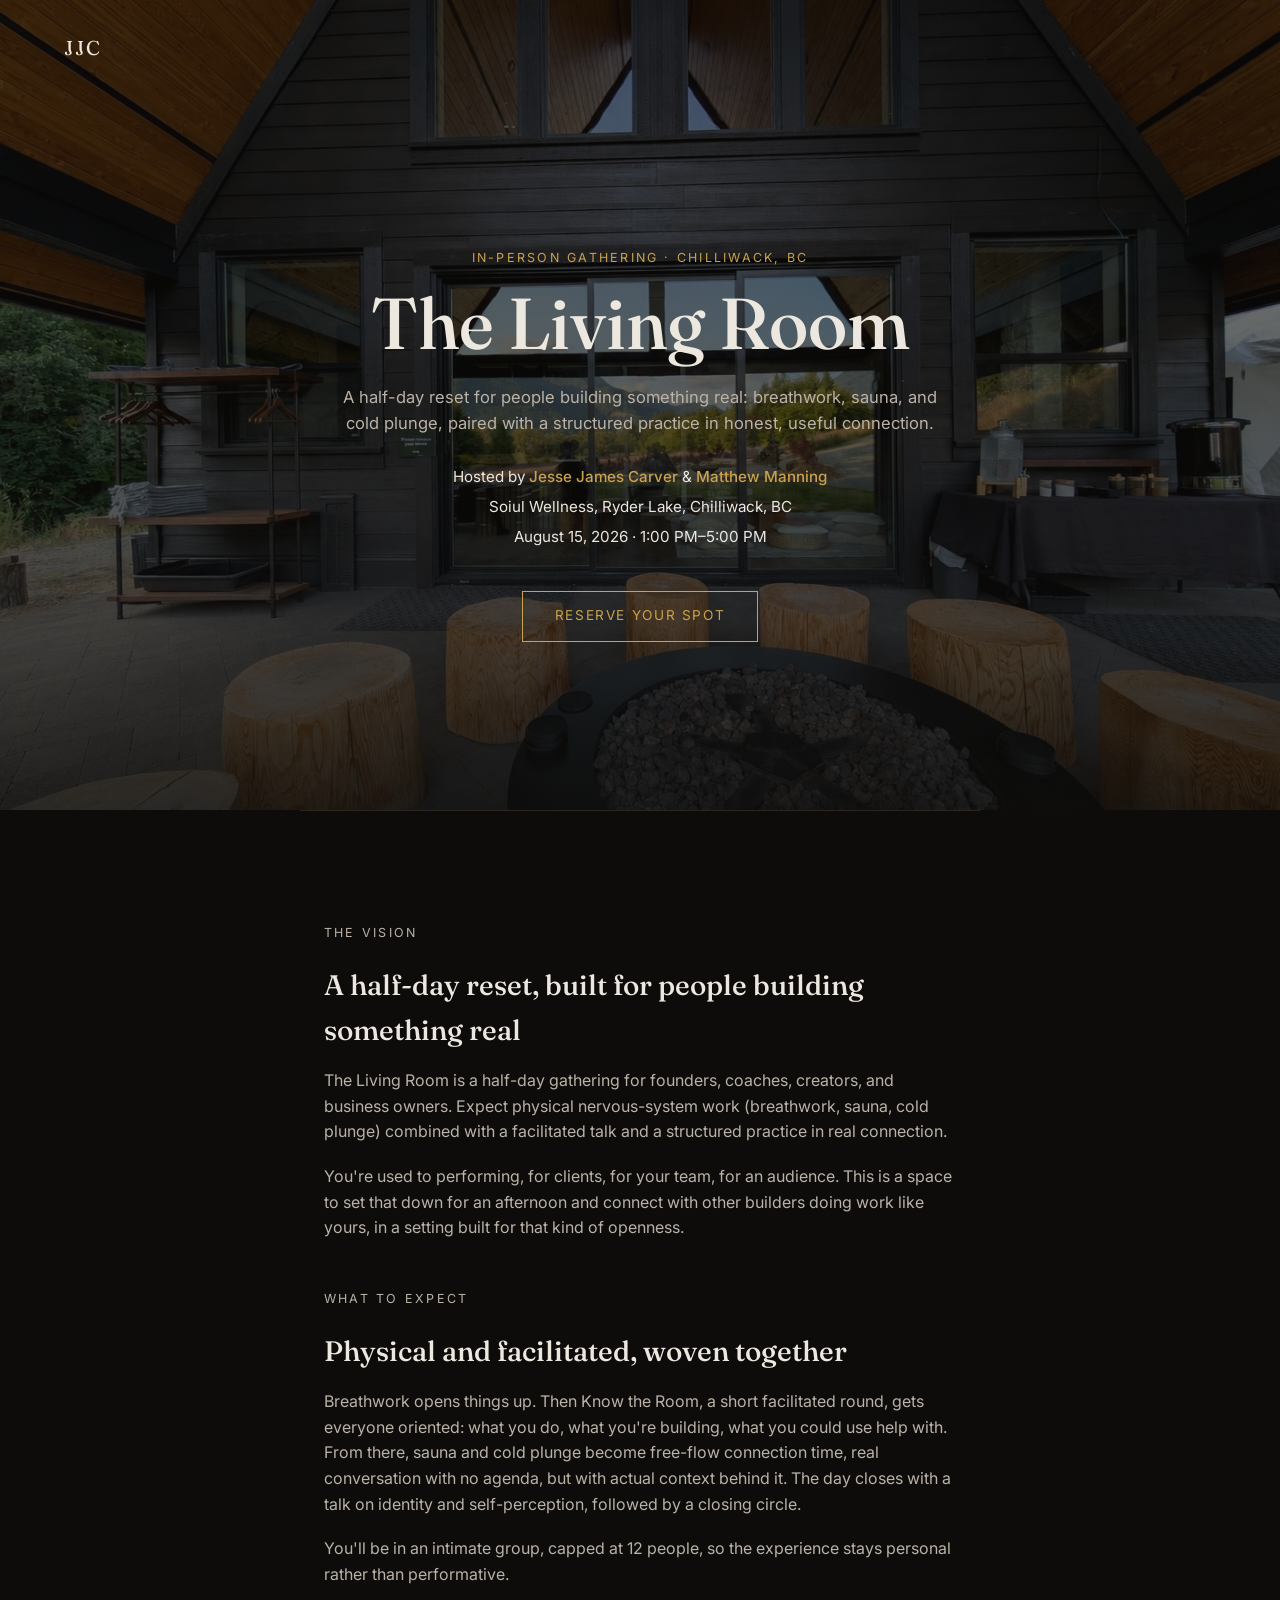
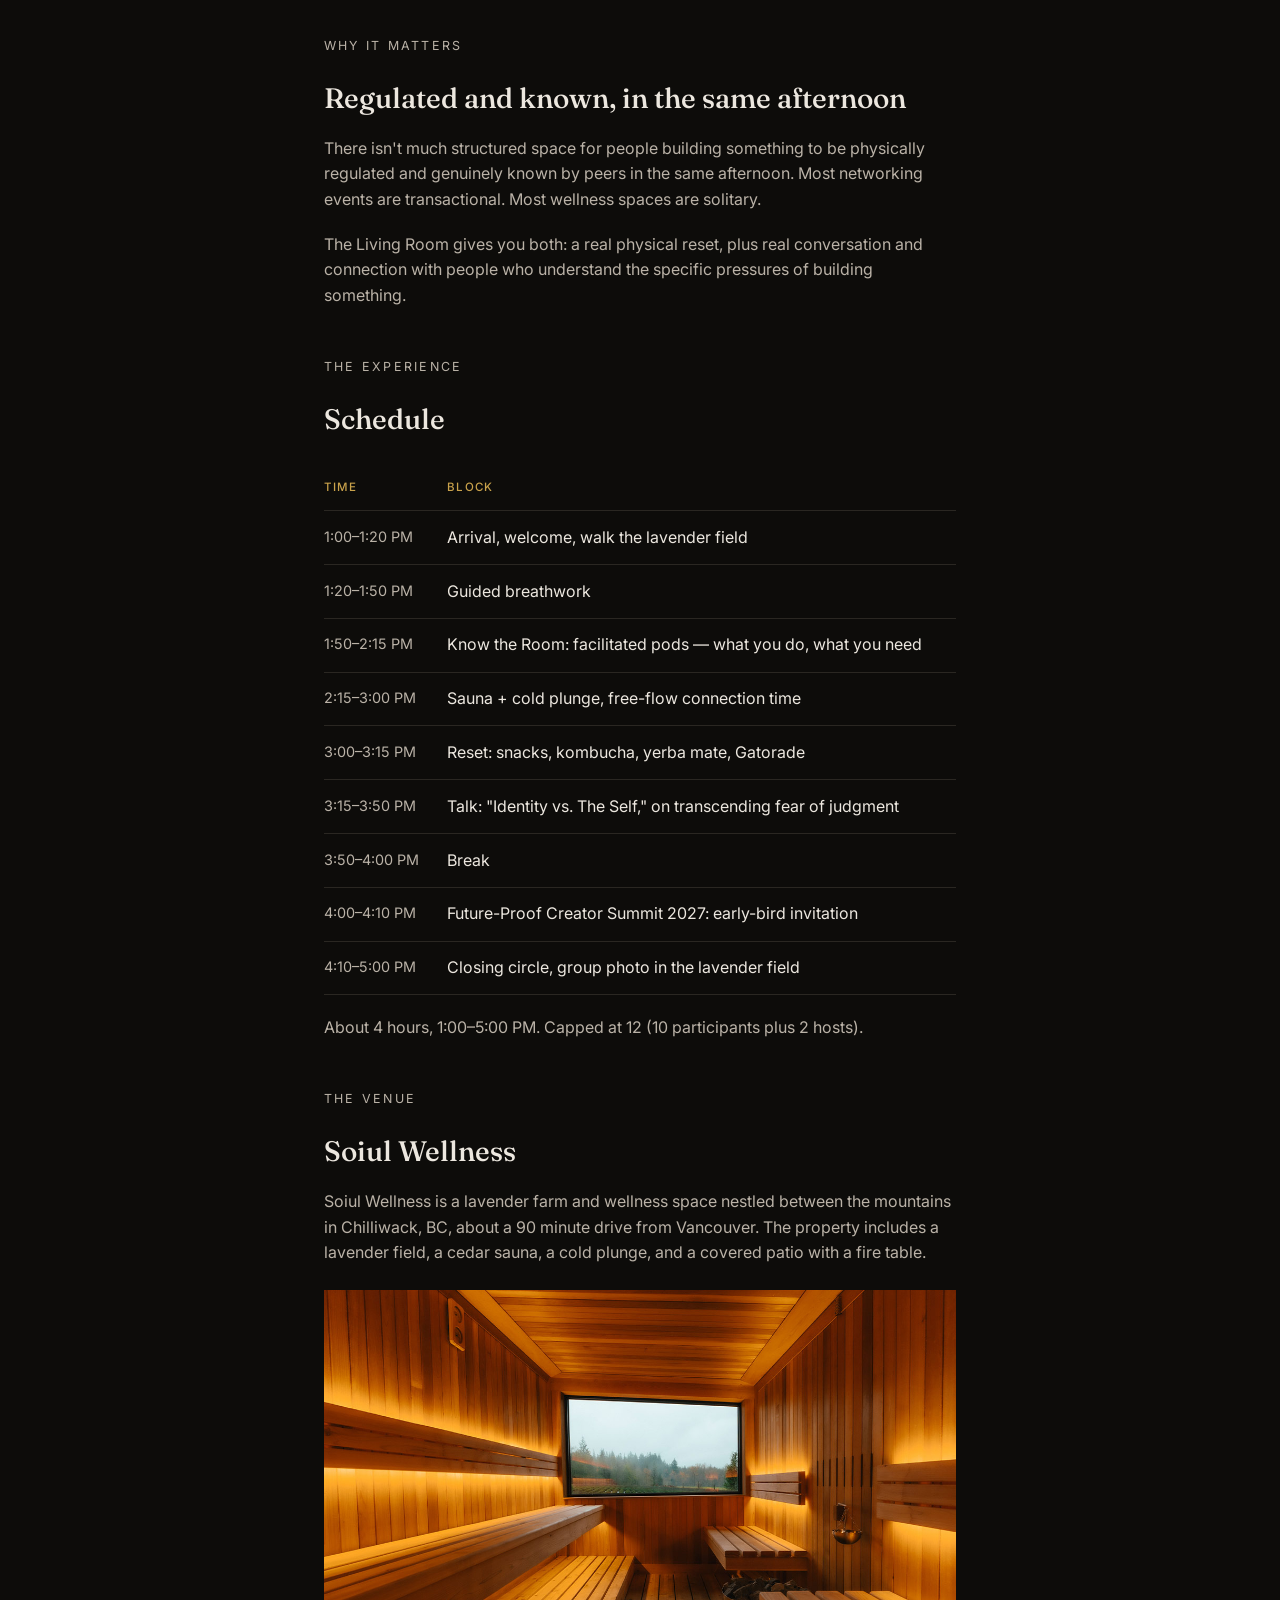
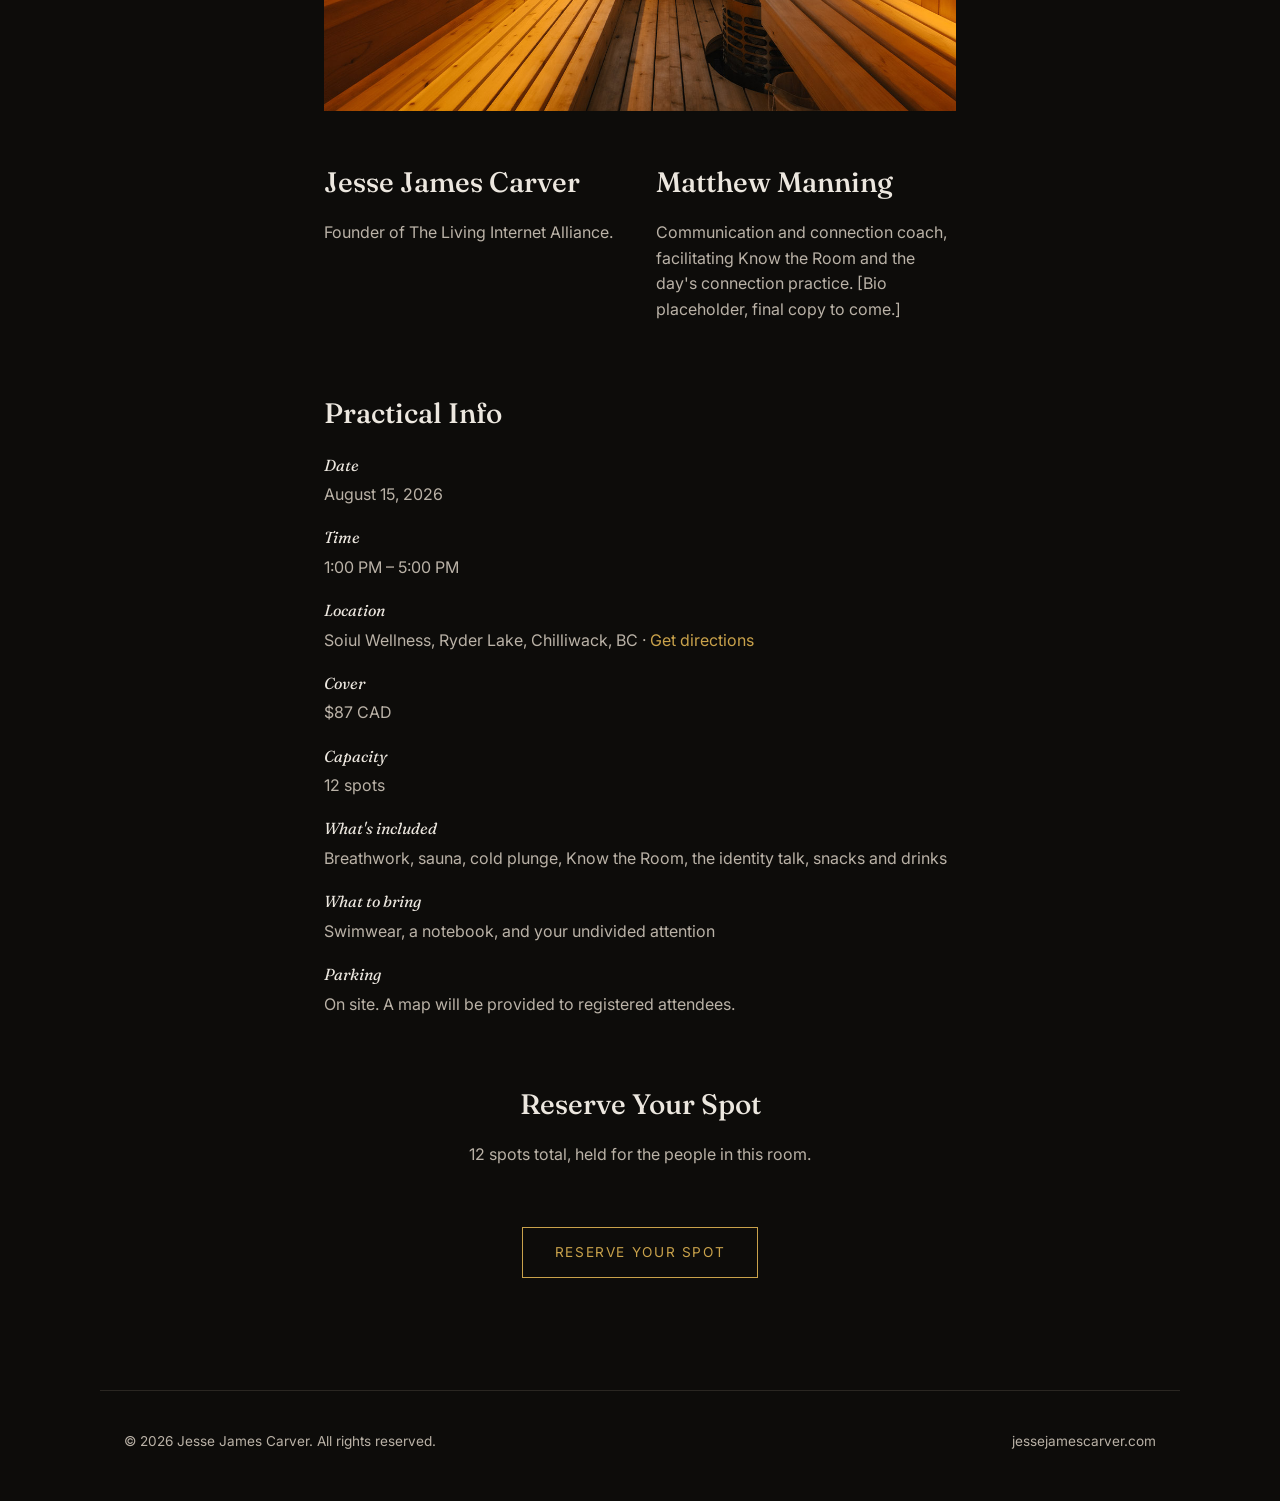
==== commit 117bddac: "Brighten dim/mid text colors for readability; set Living Room event date to Aug 15, 2026 Co-Authored" ====
--- a/events/iron/index.html
+++ b/events/iron/index.html
@@ -18,7 +18,7 @@
 
   <!--
     TODO before launch:
-    1. Confirm date (Aug 15 or Aug 21, 2026) and update every "[DATE TBC]" marker below.
+    1. Date confirmed: August 15, 2026.
     2. Replace TICKET_TAILOR_URL placeholder hrefs (search this file for "TICKET_TAILOR_URL") with the real Ticket Tailor checkout link.
     3. Replace Matthew Manning's bio placeholder text — steer away from "dating coach" framing for this mixed-audience event; lead with the connection/communication angle.
     4. More venue/lavender-field photos can be added when publicly launching (currently just sauna.jpg + soiul-hero.jpg).
@@ -46,7 +46,7 @@
         </p>
         <p class="isi-hero__meta">Hosted by <strong>Jesse James Carver</strong> &amp; <strong>Matthew Manning</strong></p>
         <p class="isi-hero__meta">Soiul Wellness, Ryder Lake, Chilliwack, BC</p>
-        <p class="isi-hero__meta">[DATE TBC: August 15 or 21, 2026] &middot; 1:00 PM&ndash;5:00 PM</p>
+        <p class="isi-hero__meta">August 15, 2026 &middot; 1:00 PM&ndash;5:00 PM</p>
         <!-- TODO: replace href with real Ticket Tailor checkout URL -->
         <a href="TICKET_TAILOR_URL" class="hero__btn">Reserve Your Spot</a>
       </div>
@@ -129,7 +129,7 @@
         <h3>Practical Info</h3>
         <dl>
           <dt>Date</dt>
-          <dd>[DATE TBC: August 15 or 21, 2026]</dd>
+          <dd>August 15, 2026</dd>
           <dt>Time</dt>
           <dd>1:00 PM &ndash; 5:00 PM</dd>
           <dt>Location</dt>
--- a/assets/css/main.css
+++ b/assets/css/main.css
@@ -2,8 +2,8 @@
   --color-bg: #0d0c0a;
   --color-bg-alt: #151310;
   --color-text: #ece7df;
-  --color-text-mid: #cbc3b9;
-  --color-text-dim: #a8a098;
+  --color-text-mid: #d6cfc5;
+  --color-text-dim: #bab2a7;
   --color-accent: #c9a24b;
   --color-border: #2a2722;
 
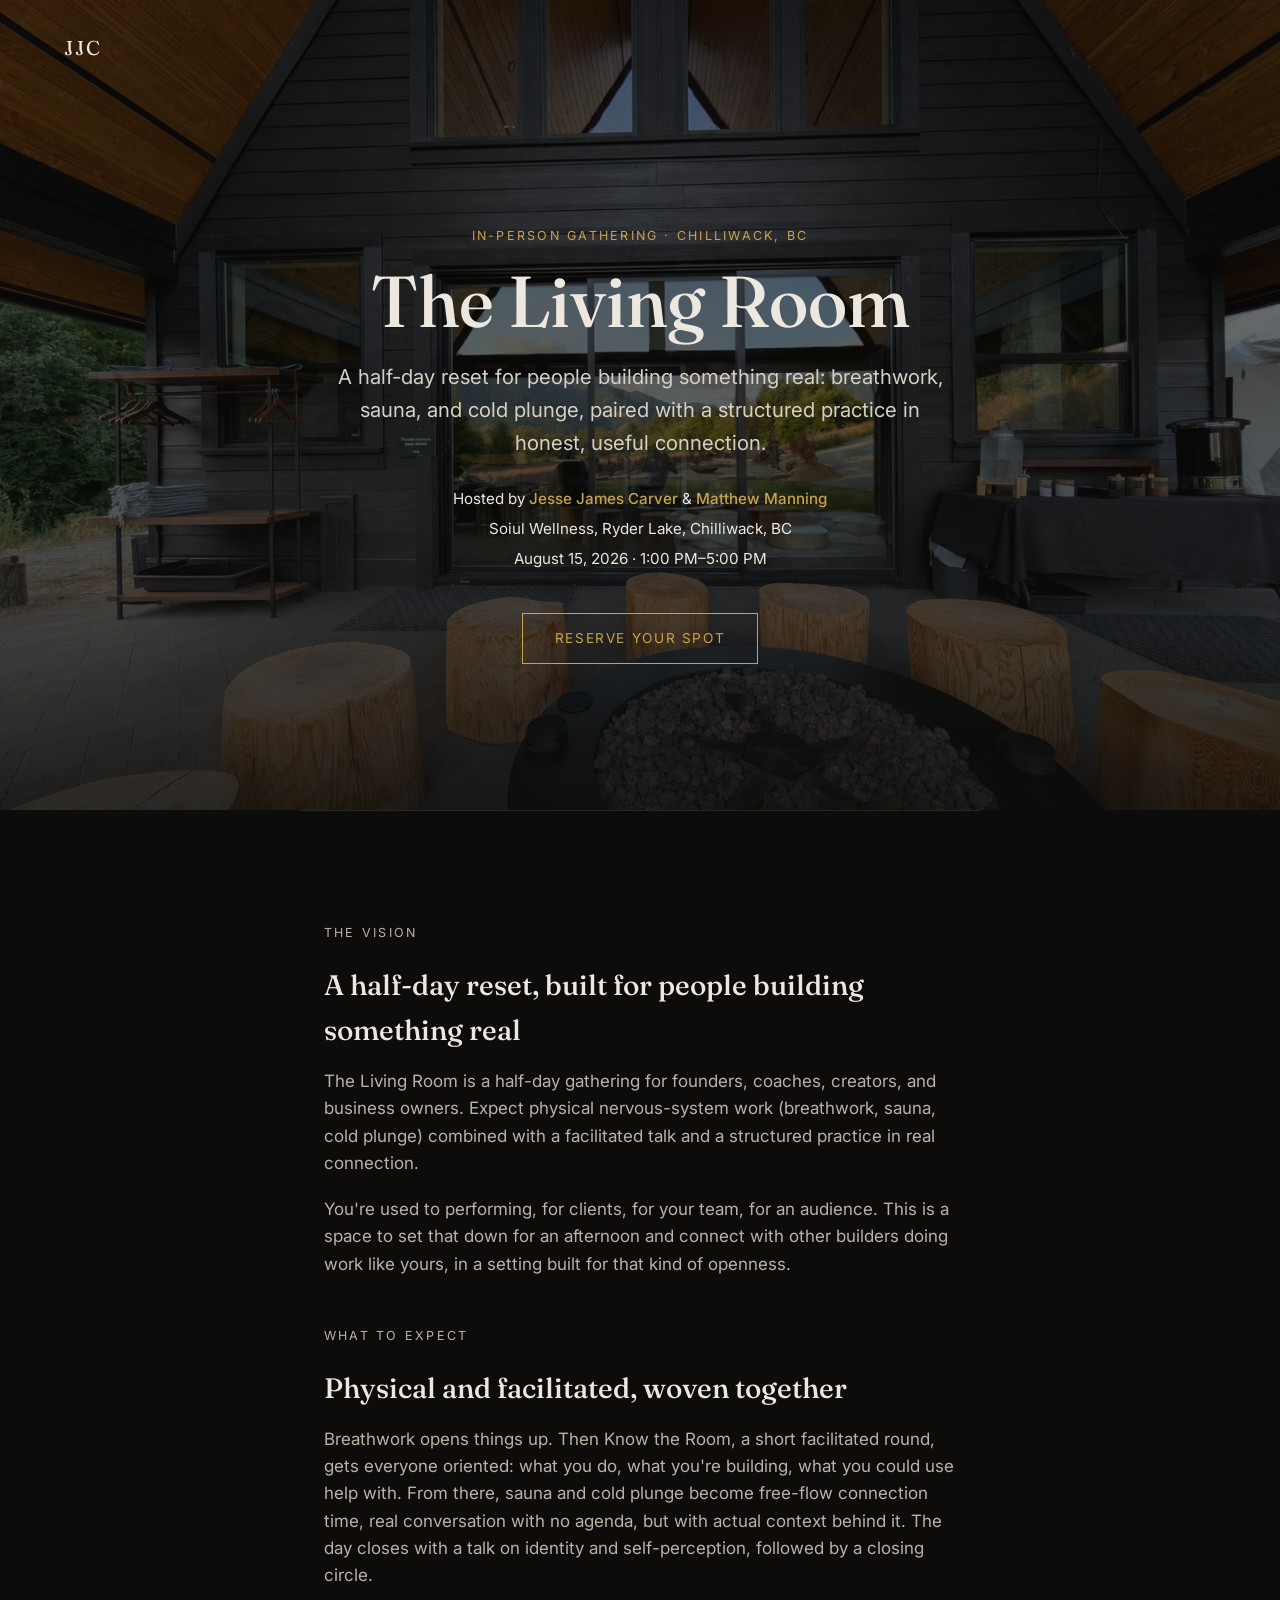
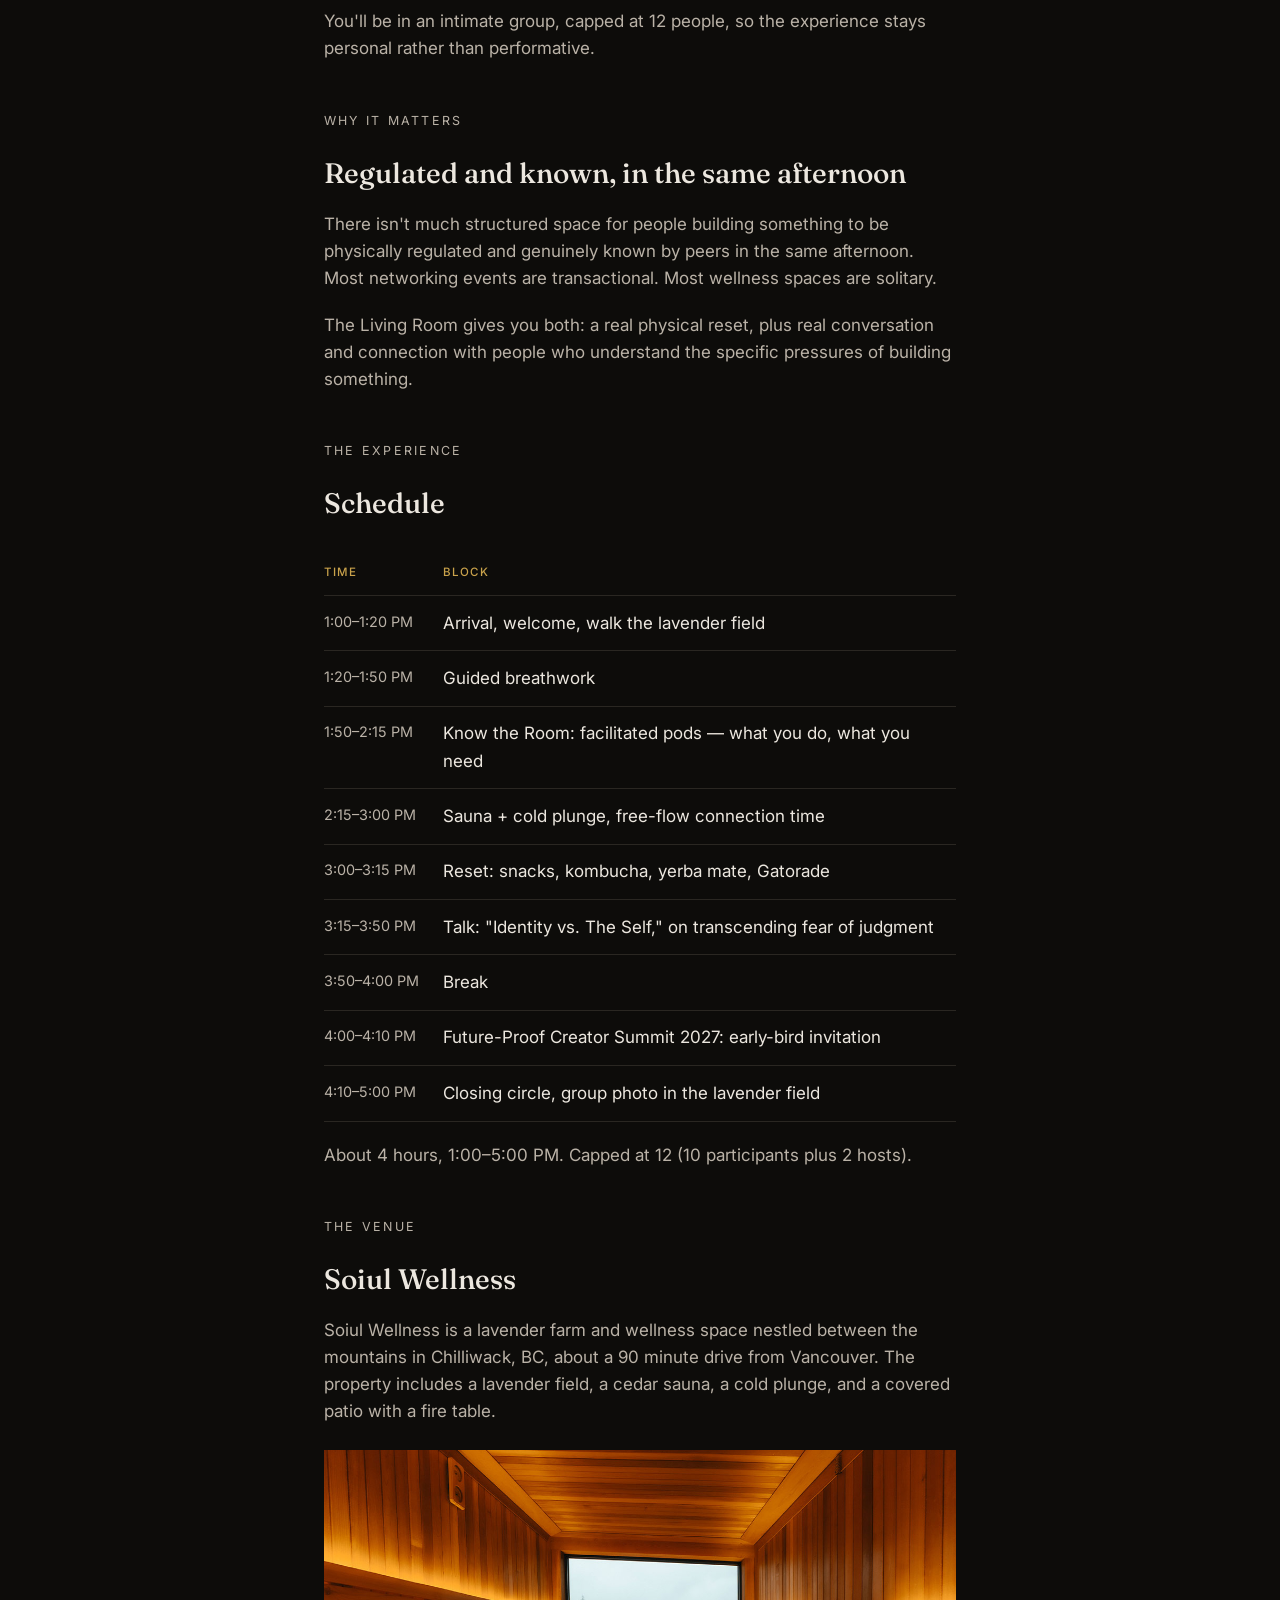
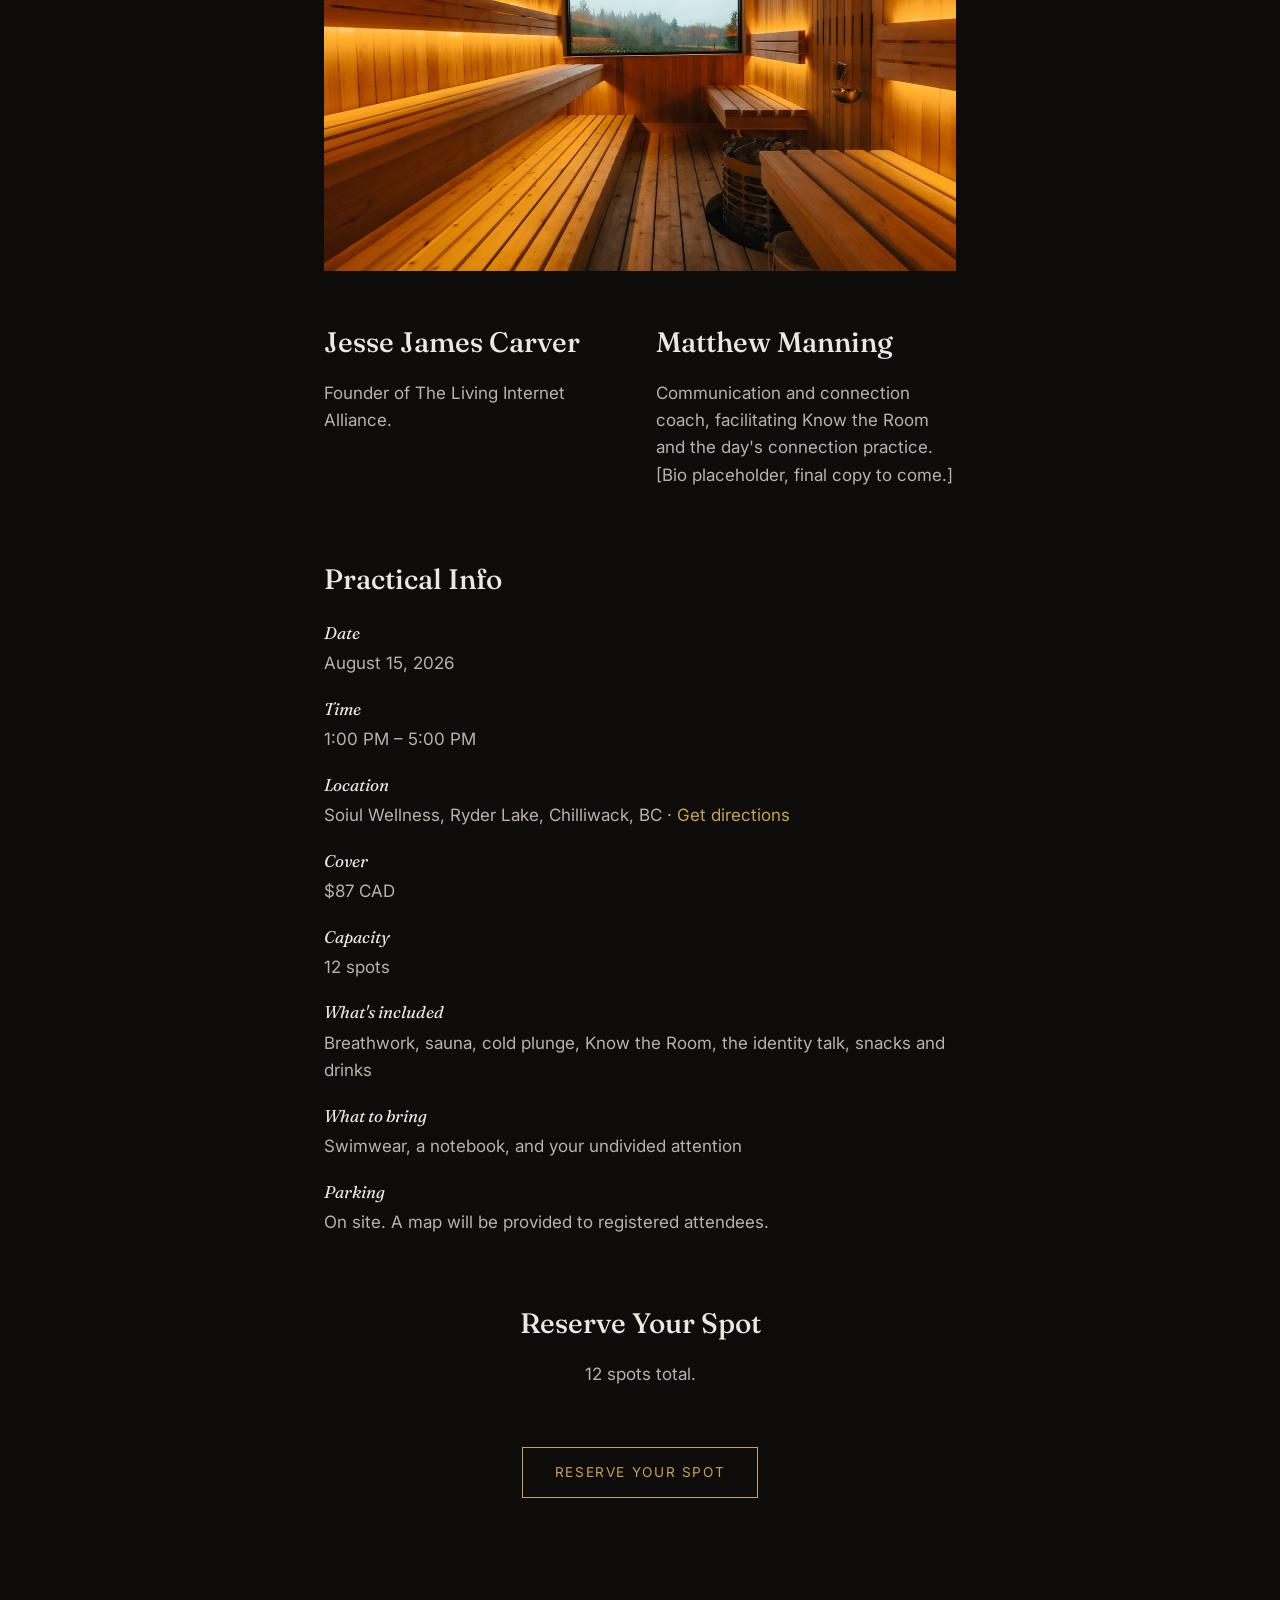
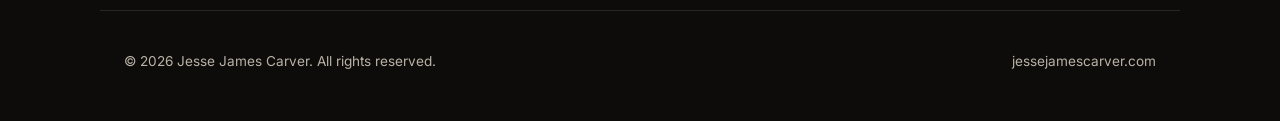
==== commit cfe15106: "Brighten and enlarge Living Room hero subtitle, bump base body text size, trim awkward CTA copy Co-A" ====
--- a/events/iron/index.html
+++ b/events/iron/index.html
@@ -150,7 +150,7 @@
       <!-- FINAL CTA -->
       <div class="sales__cta">
         <h3>Reserve Your Spot</h3>
-        <p>12 spots total, held for the people in this room.</p>
+        <p>12 spots total.</p>
         <!-- TODO: replace href with real Ticket Tailor checkout URL -->
         <a href="TICKET_TAILOR_URL" class="hero__btn">Reserve Your Spot</a>
       </div>
--- a/assets/css/main.css
+++ b/assets/css/main.css
@@ -30,6 +30,7 @@
   color: var(--color-text);
   font-family: var(--font-body);
   font-weight: 400;
+  font-size: 1.0625rem;
   line-height: 1.6;
   -webkit-font-smoothing: antialiased;
   padding-top: var(--banner-height);
--- a/assets/css/iron-sharpens-iron.css
+++ b/assets/css/iron-sharpens-iron.css
@@ -47,9 +47,9 @@
 }
 
 .isi-hero__subtitle {
-  color: var(--color-text-dim);
+  color: var(--color-text-mid);
   max-width: 620px;
-  font-size: clamp(1rem, 1.3vw, 1.15rem);
+  font-size: clamp(1.15rem, 1.6vw, 1.35rem);
   margin: 0 auto 1.75rem;
 }
 
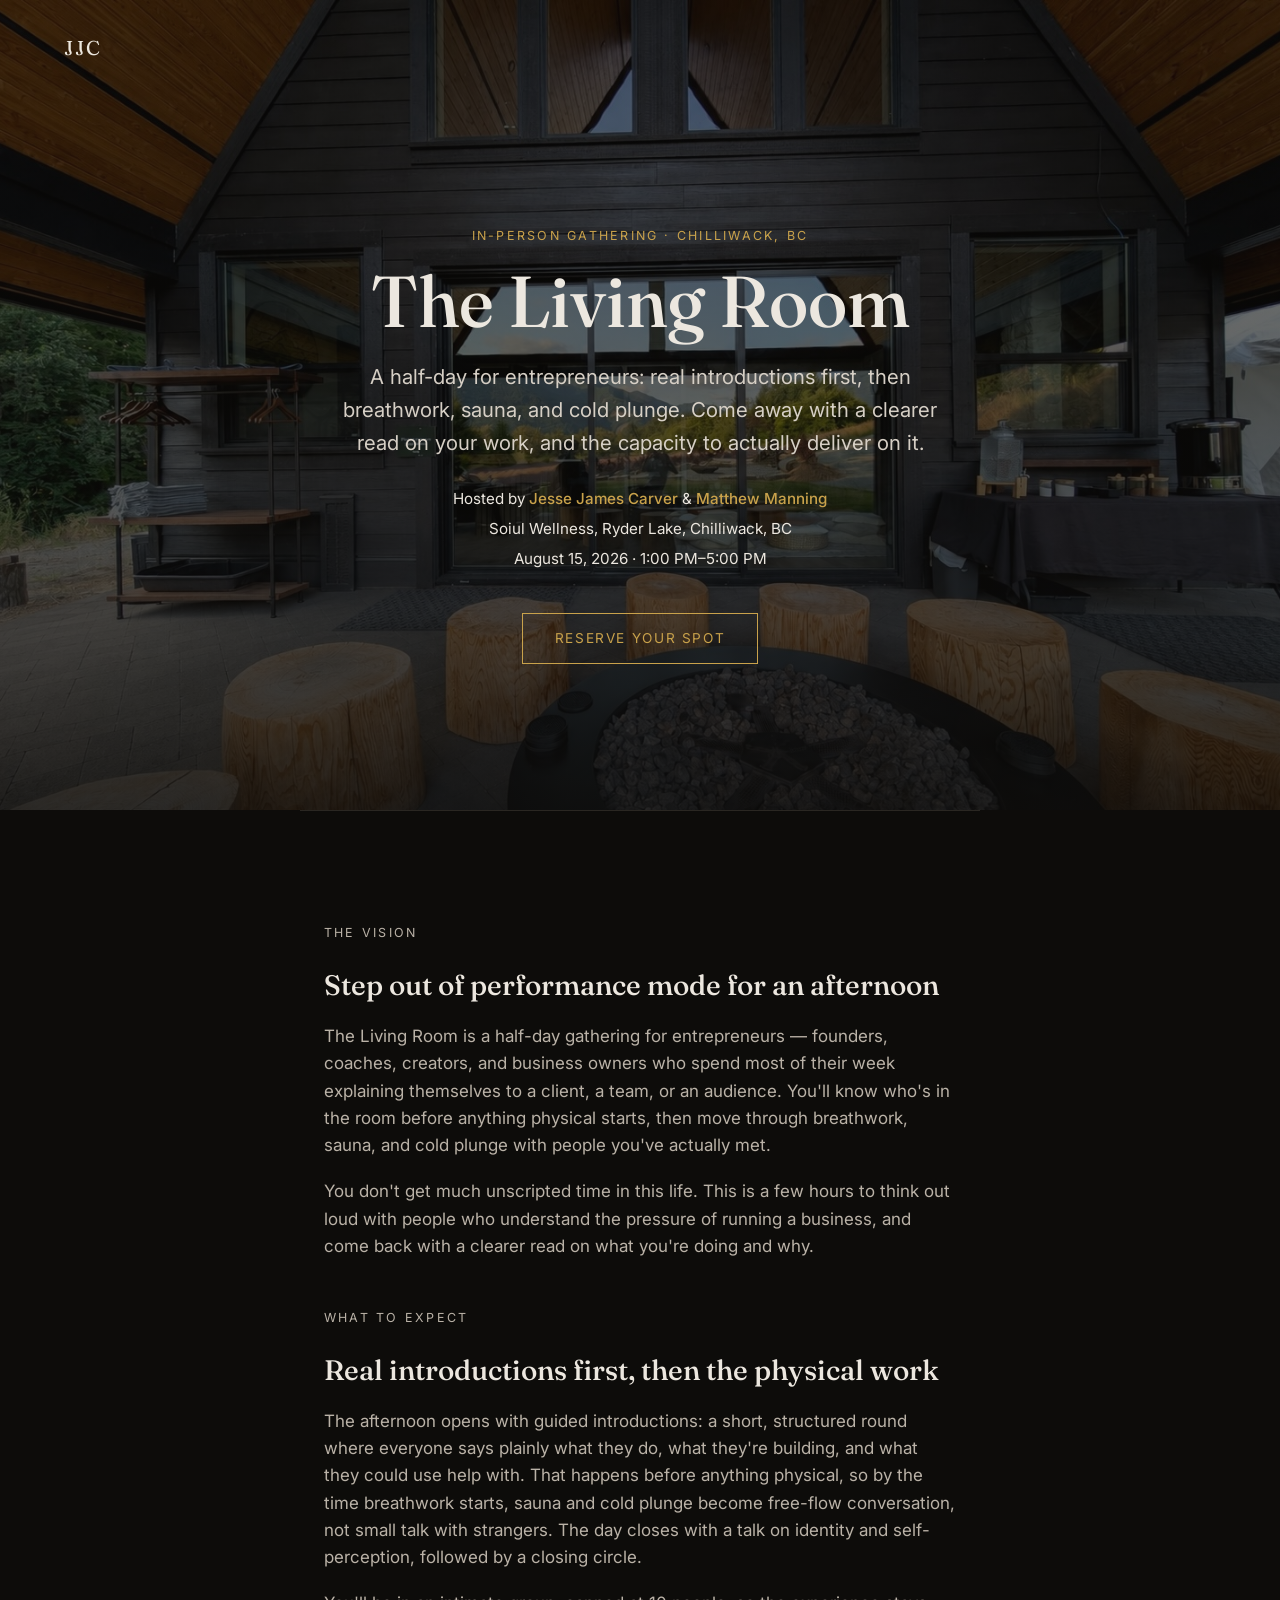
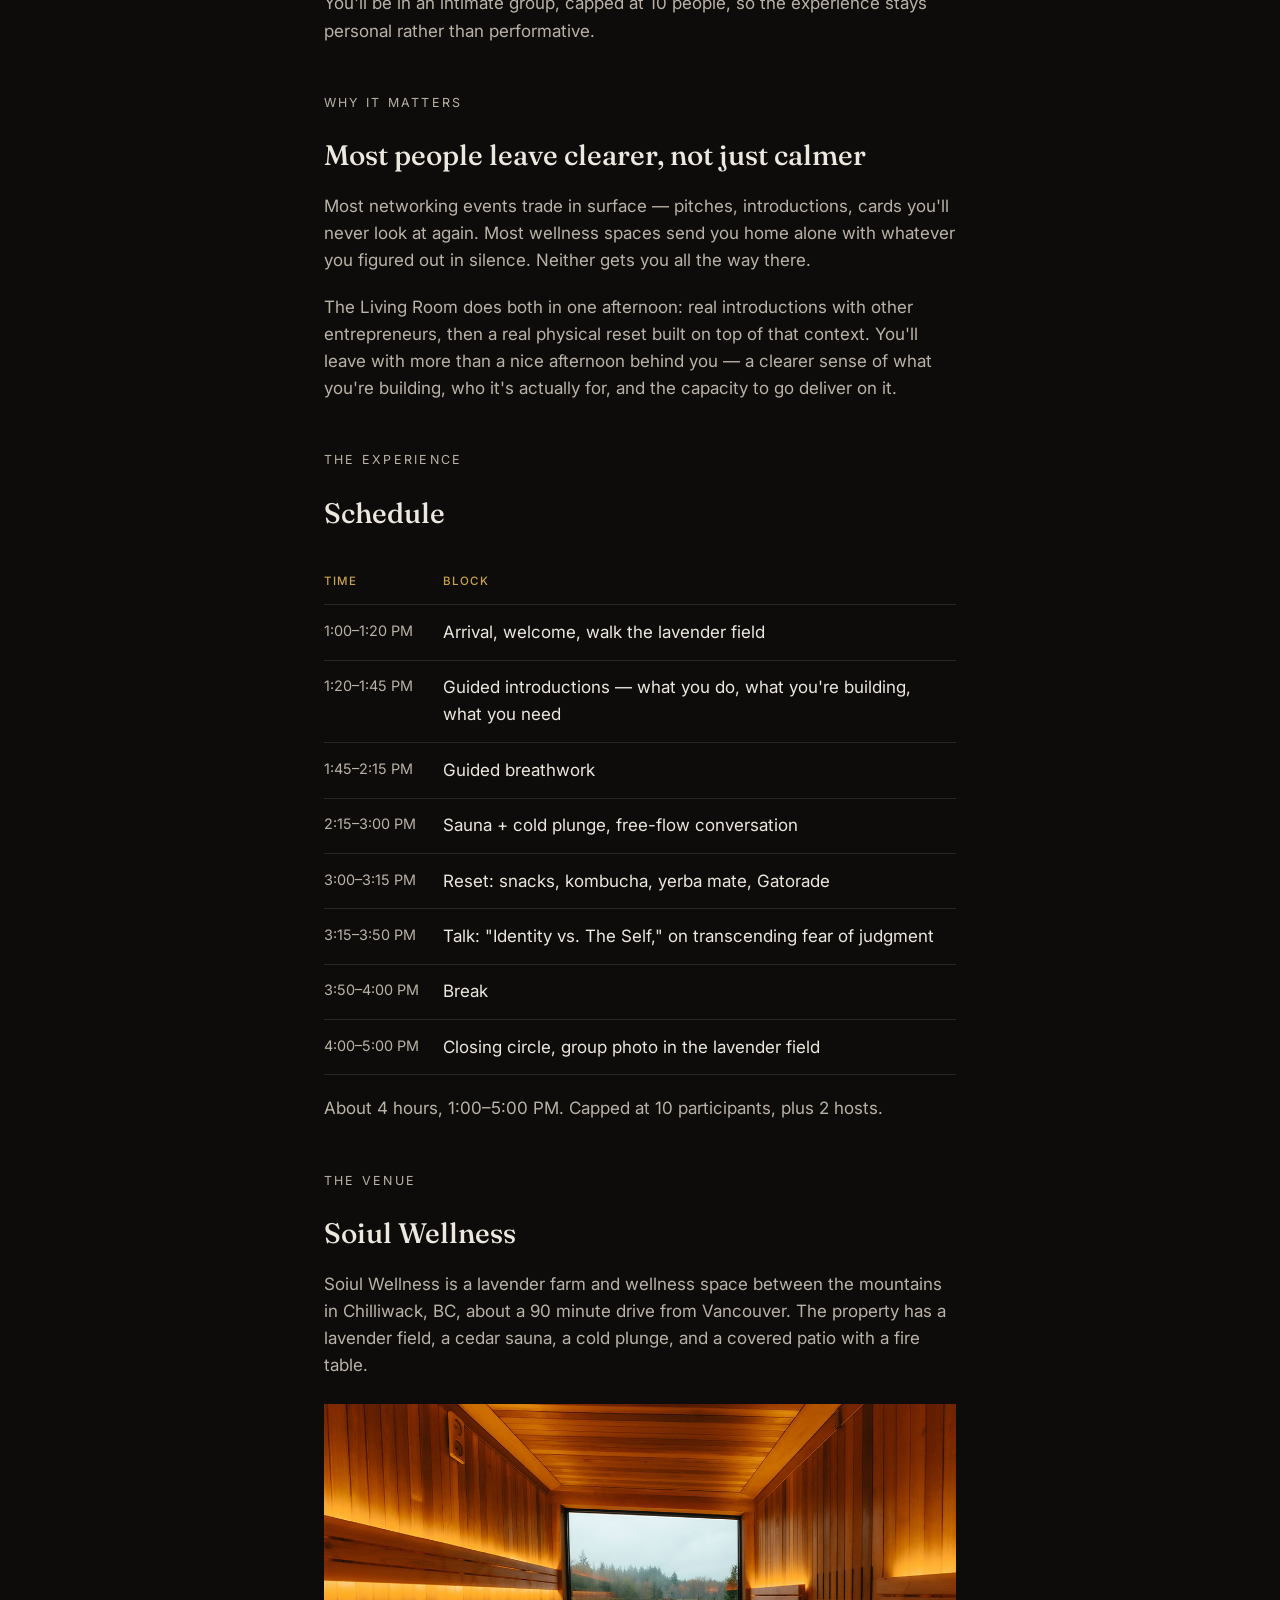
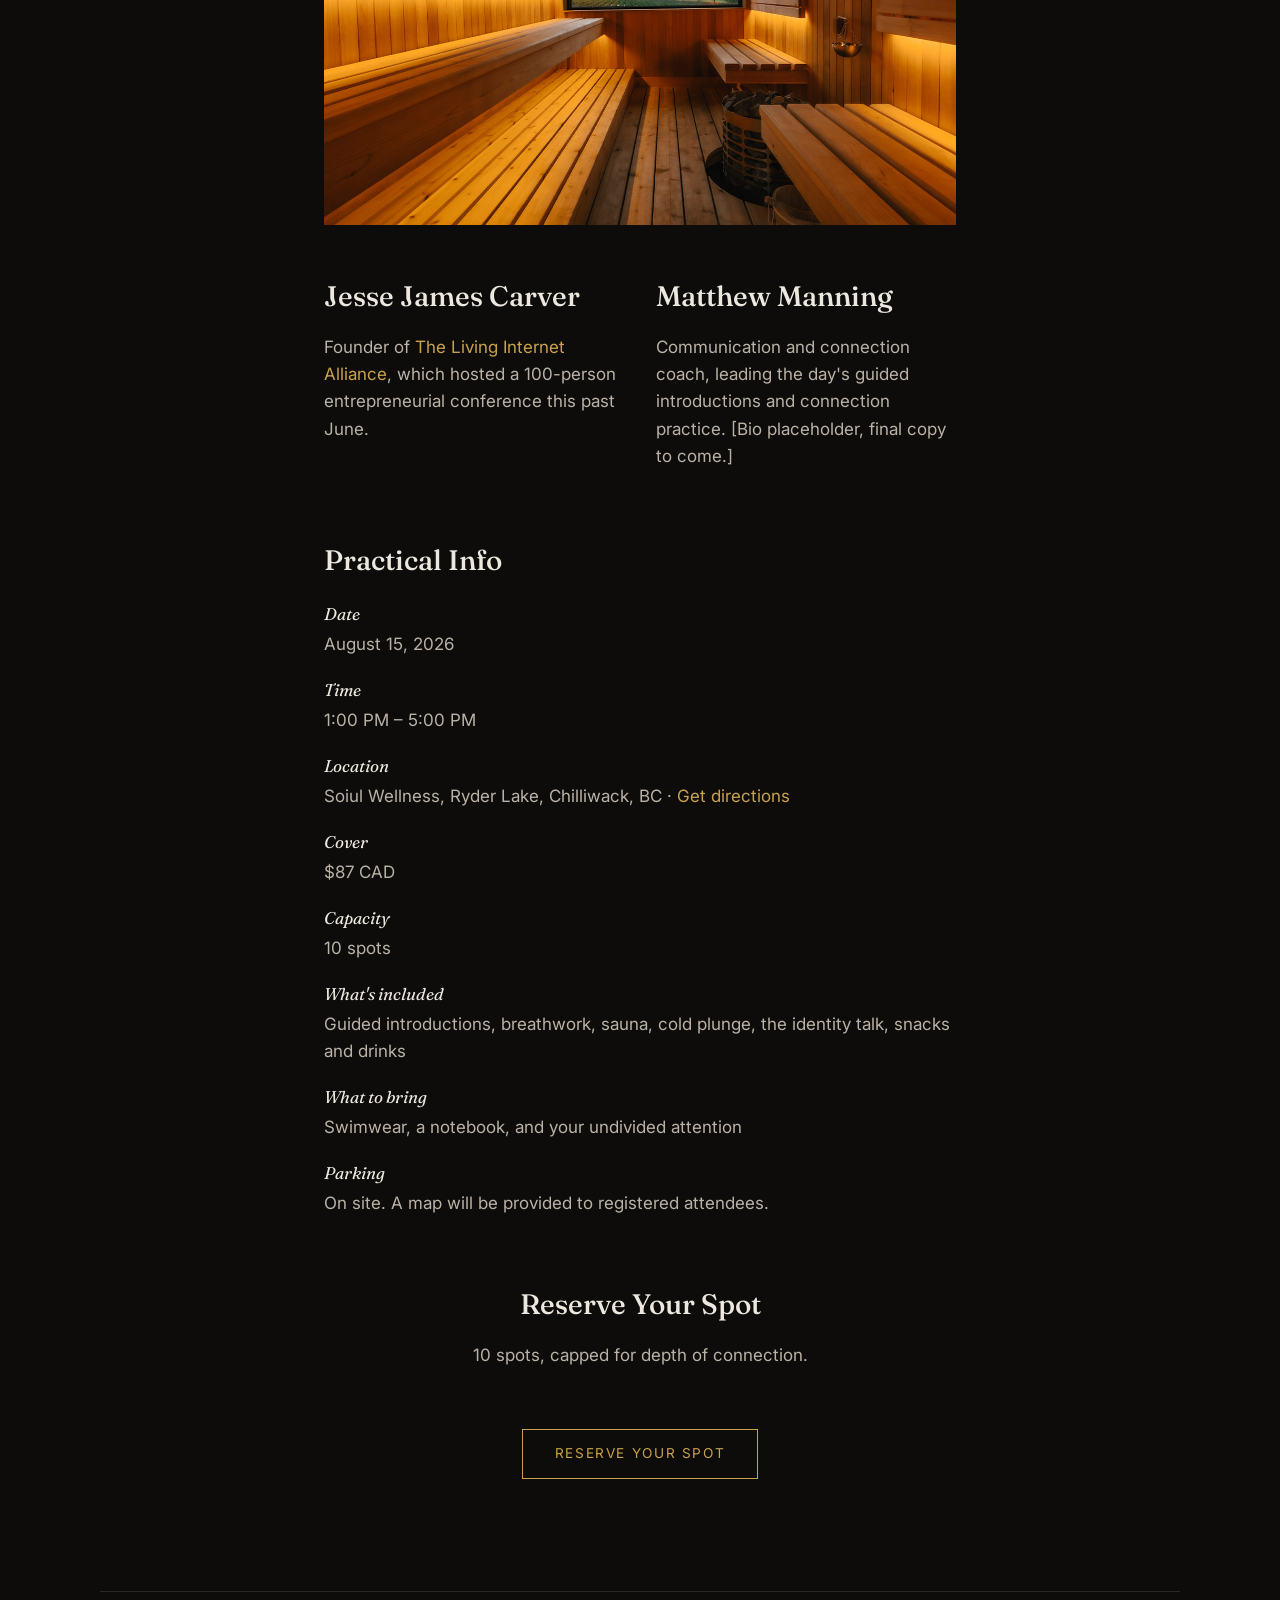
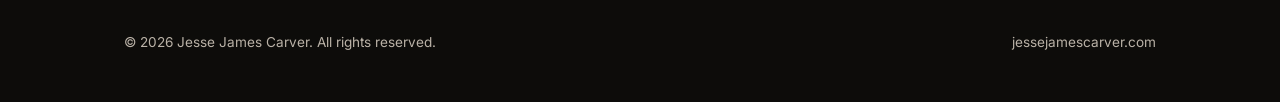
==== commit 595d4a00: "Rewrite Living Room sales copy: entrepreneurs framing, intros-first flow Reframes audience as entrep" ====
--- a/events/iron/index.html
+++ b/events/iron/index.html
@@ -5,7 +5,7 @@
   <meta name="viewport" content="width=device-width, initial-scale=1.0">
   <meta name="robots" content="noindex, nofollow">
   <title>The Living Room | Jesse James Carver</title>
-  <meta name="description" content="The Living Room: a half-day gathering for builders and creators, combining breathwork, sauna, and cold plunge with a structured practice in real connection. Chilliwack, BC.">
+  <meta name="description" content="The Living Room: a half-day gathering for entrepreneurs — founders, coaches, creators, and business owners — combining guided introductions with breathwork, sauna, and cold plunge. Chilliwack, BC.">
 
   <link rel="preconnect" href="https://fonts.googleapis.com">
   <link rel="preconnect" href="https://fonts.gstatic.com" crossorigin>
@@ -22,8 +22,8 @@
     2. Replace TICKET_TAILOR_URL placeholder hrefs (search this file for "TICKET_TAILOR_URL") with the real Ticket Tailor checkout link.
     3. Replace Matthew Manning's bio placeholder text — steer away from "dating coach" framing for this mixed-audience event; lead with the connection/communication angle.
     4. More venue/lavender-field photos can be added when publicly launching (currently just sauna.jpg + soiul-hero.jpg).
-    5. Set up the FPCS 2027 early-bird ticket link/promo code for the live pitch moment before closing circle (4:00-4:10 PM block).
-    7. Schedule now runs Know the Room (facilitated business intros) before sauna/cold plunge, per Matthew's note that the best conversations happen organically once people already know who's in the room — sauna/cold plunge is now unstructured free-flow time, no separate facilitation needed there.
+    5. FPCS 2027 early-bird invitation is now a live-only verbal mention worked in near the closing circle — removed from the printed schedule and sales copy per decision to keep it out of official event announcements. Still need the ticket link/promo code ready for whoever delivers it live.
+    7. Schedule now opens with guided introductions (facilitated business intros) before breathwork, sauna, and cold plunge, per Matthew's note that the best conversations happen once people already know who's in the room — everyone gets real context before any of the physical work starts, so sauna/cold plunge stays unstructured free-flow time with no separate facilitation needed there.
     6. Name is now "The Living Room" (was "Iron Sharpens Iron") — CSS classes below still use the old "isi-" prefix and the stylesheet is still iron-sharpens-iron.css. Left as-is since we don't have that stylesheet to safely rename; fine to leave, but flag if a rebrand pass on the CSS itself is wanted later.
   -->
 
@@ -41,8 +41,9 @@
         <p class="eyebrow eyebrow--center">In-Person Gathering &middot; Chilliwack, BC</p>
         <h1 class="isi-hero__title">The Living Room</h1>
         <p class="isi-hero__subtitle">
-          A half-day reset for people building something real: breathwork, sauna, and cold
-          plunge, paired with a structured practice in honest, useful connection.
+          A half-day for entrepreneurs: real introductions first, then breathwork, sauna, and
+          cold plunge. Come away with a clearer read on your work, and the capacity to
+          actually deliver on it.
         </p>
         <p class="isi-hero__meta">Hosted by <strong>Jesse James Carver</strong> &amp; <strong>Matthew Manning</strong></p>
         <p class="isi-hero__meta">Soiul Wellness, Ryder Lake, Chilliwack, BC</p>
@@ -57,23 +58,23 @@
 
       <div class="sales__section">
         <p class="eyebrow">The Vision</p>
-        <h3>A half-day reset, built for people building something real</h3>
-        <p>The Living Room is a half-day gathering for founders, coaches, creators, and business owners. Expect physical nervous-system work (breathwork, sauna, cold plunge) combined with a facilitated talk and a structured practice in real connection.</p>
-        <p>You're used to performing, for clients, for your team, for an audience. This is a space to set that down for an afternoon and connect with other builders doing work like yours, in a setting built for that kind of openness.</p>
+        <h3>Step out of performance mode for an afternoon</h3>
+        <p>The Living Room is a half-day gathering for entrepreneurs — founders, coaches, creators, and business owners who spend most of their week explaining themselves to a client, a team, or an audience. You'll know who's in the room before anything physical starts, then move through breathwork, sauna, and cold plunge with people you've actually met.</p>
+        <p>You don't get much unscripted time in this life. This is a few hours to think out loud with people who understand the pressure of running a business, and come back with a clearer read on what you're doing and why.</p>
       </div>
 
       <div class="sales__section">
         <p class="eyebrow">What to Expect</p>
-        <h3>Physical and facilitated, woven together</h3>
-        <p>Breathwork opens things up. Then Know the Room, a short facilitated round, gets everyone oriented: what you do, what you're building, what you could use help with. From there, sauna and cold plunge become free-flow connection time, real conversation with no agenda, but with actual context behind it. The day closes with a talk on identity and self-perception, followed by a closing circle.</p>
-        <p>You'll be in an intimate group, capped at 12 people, so the experience stays personal rather than performative.</p>
+        <h3>Real introductions first, then the physical work</h3>
+        <p>The afternoon opens with guided introductions: a short, structured round where everyone says plainly what they do, what they're building, and what they could use help with. That happens before anything physical, so by the time breathwork starts, sauna and cold plunge become free-flow conversation, not small talk with strangers. The day closes with a talk on identity and self-perception, followed by a closing circle.</p>
+        <p>You'll be in an intimate group, capped at 10 people, so the experience stays personal rather than performative.</p>
       </div>
 
       <div class="sales__section">
         <p class="eyebrow">Why It Matters</p>
-        <h3>Regulated and known, in the same afternoon</h3>
-        <p>There isn't much structured space for people building something to be physically regulated and genuinely known by peers in the same afternoon. Most networking events are transactional. Most wellness spaces are solitary.</p>
-        <p>The Living Room gives you both: a real physical reset, plus real conversation and connection with people who understand the specific pressures of building something.</p>
+        <h3>Most people leave clearer, not just calmer</h3>
+        <p>Most networking events trade in surface — pitches, introductions, cards you'll never look at again. Most wellness spaces send you home alone with whatever you figured out in silence. Neither gets you all the way there.</p>
+        <p>The Living Room does both in one afternoon: real introductions with other entrepreneurs, then a real physical reset built on top of that context. You'll leave with more than a nice afternoon behind you — a clearer sense of what you're building, who it's actually for, and the capacity to go deliver on it.</p>
       </div>
 
       <!-- SCHEDULE -->
@@ -90,25 +91,24 @@
             </thead>
             <tbody>
               <tr><td>1:00&ndash;1:20 PM</td><td>Arrival, welcome, walk the lavender field</td></tr>
-              <tr><td>1:20&ndash;1:50 PM</td><td>Guided breathwork</td></tr>
-              <tr><td>1:50&ndash;2:15 PM</td><td>Know the Room: facilitated pods &mdash; what you do, what you need</td></tr>
-              <tr><td>2:15&ndash;3:00 PM</td><td>Sauna + cold plunge, free-flow connection time</td></tr>
+              <tr><td>1:20&ndash;1:45 PM</td><td>Guided introductions &mdash; what you do, what you're building, what you need</td></tr>
+              <tr><td>1:45&ndash;2:15 PM</td><td>Guided breathwork</td></tr>
+              <tr><td>2:15&ndash;3:00 PM</td><td>Sauna + cold plunge, free-flow conversation</td></tr>
               <tr><td>3:00&ndash;3:15 PM</td><td>Reset: snacks, kombucha, yerba mate, Gatorade</td></tr>
               <tr><td>3:15&ndash;3:50 PM</td><td>Talk: "Identity vs. The Self," on transcending fear of judgment</td></tr>
               <tr><td>3:50&ndash;4:00 PM</td><td>Break</td></tr>
-              <tr><td>4:00&ndash;4:10 PM</td><td>Future-Proof Creator Summit 2027: early-bird invitation</td></tr>
-              <tr><td>4:10&ndash;5:00 PM</td><td>Closing circle, group photo in the lavender field</td></tr>
+              <tr><td>4:00&ndash;5:00 PM</td><td>Closing circle, group photo in the lavender field</td></tr>
             </tbody>
           </table>
         </div>
-        <p style="margin-top: 1.25rem;">About 4 hours, 1:00&ndash;5:00 PM. Capped at 12 (10 participants plus 2 hosts).</p>
+        <p style="margin-top: 1.25rem;">About 4 hours, 1:00&ndash;5:00 PM. Capped at 10 participants, plus 2 hosts.</p>
       </div>
 
       <!-- VENUE -->
       <div class="sales__section">
         <p class="eyebrow">The Venue</p>
         <h3>Soiul Wellness</h3>
-        <p>Soiul Wellness is a lavender farm and wellness space nestled between the mountains in Chilliwack, BC, about a 90 minute drive from Vancouver. The property includes a lavender field, a cedar sauna, a cold plunge, and a covered patio with a fire table.</p>
+        <p>Soiul Wellness is a lavender farm and wellness space between the mountains in Chilliwack, BC, about a 90 minute drive from Vancouver. The property has a lavender field, a cedar sauna, a cold plunge, and a covered patio with a fire table.</p>
         <img class="isi-venue-photo" src="../../assets/images/sauna.jpg" alt="Cedar sauna at Soiul Wellness" loading="lazy">
       </div>
 
@@ -116,11 +116,11 @@
       <div class="sales__fit">
         <div class="sales__fit-col">
           <h3>Jesse James Carver</h3>
-          <p>Founder of The Living Internet Alliance.</p>
+          <p>Founder of <a href="https://www.thelivinginternet.com" target="_blank" rel="noopener">The Living Internet Alliance</a>, which hosted a 100-person entrepreneurial conference this past June.</p>
         </div>
         <div class="sales__fit-col">
           <h3>Matthew Manning</h3>
-          <p>Communication and connection coach, facilitating Know the Room and the day's connection practice. [Bio placeholder, final copy to come.]</p>
+          <p>Communication and connection coach, leading the day's guided introductions and connection practice. [Bio placeholder, final copy to come.]</p>
         </div>
       </div>
 
@@ -137,9 +137,9 @@
           <dt>Cover</dt>
           <dd>$87 CAD</dd>
           <dt>Capacity</dt>
-          <dd>12 spots</dd>
+          <dd>10 spots</dd>
           <dt>What's included</dt>
-          <dd>Breathwork, sauna, cold plunge, Know the Room, the identity talk, snacks and drinks</dd>
+          <dd>Guided introductions, breathwork, sauna, cold plunge, the identity talk, snacks and drinks</dd>
           <dt>What to bring</dt>
           <dd>Swimwear, a notebook, and your undivided attention</dd>
           <dt>Parking</dt>
@@ -150,7 +150,7 @@
       <!-- FINAL CTA -->
       <div class="sales__cta">
         <h3>Reserve Your Spot</h3>
-        <p>12 spots total.</p>
+        <p>10 spots, capped for depth of connection.</p>
         <!-- TODO: replace href with real Ticket Tailor checkout URL -->
         <a href="TICKET_TAILOR_URL" class="hero__btn">Reserve Your Spot</a>
       </div>
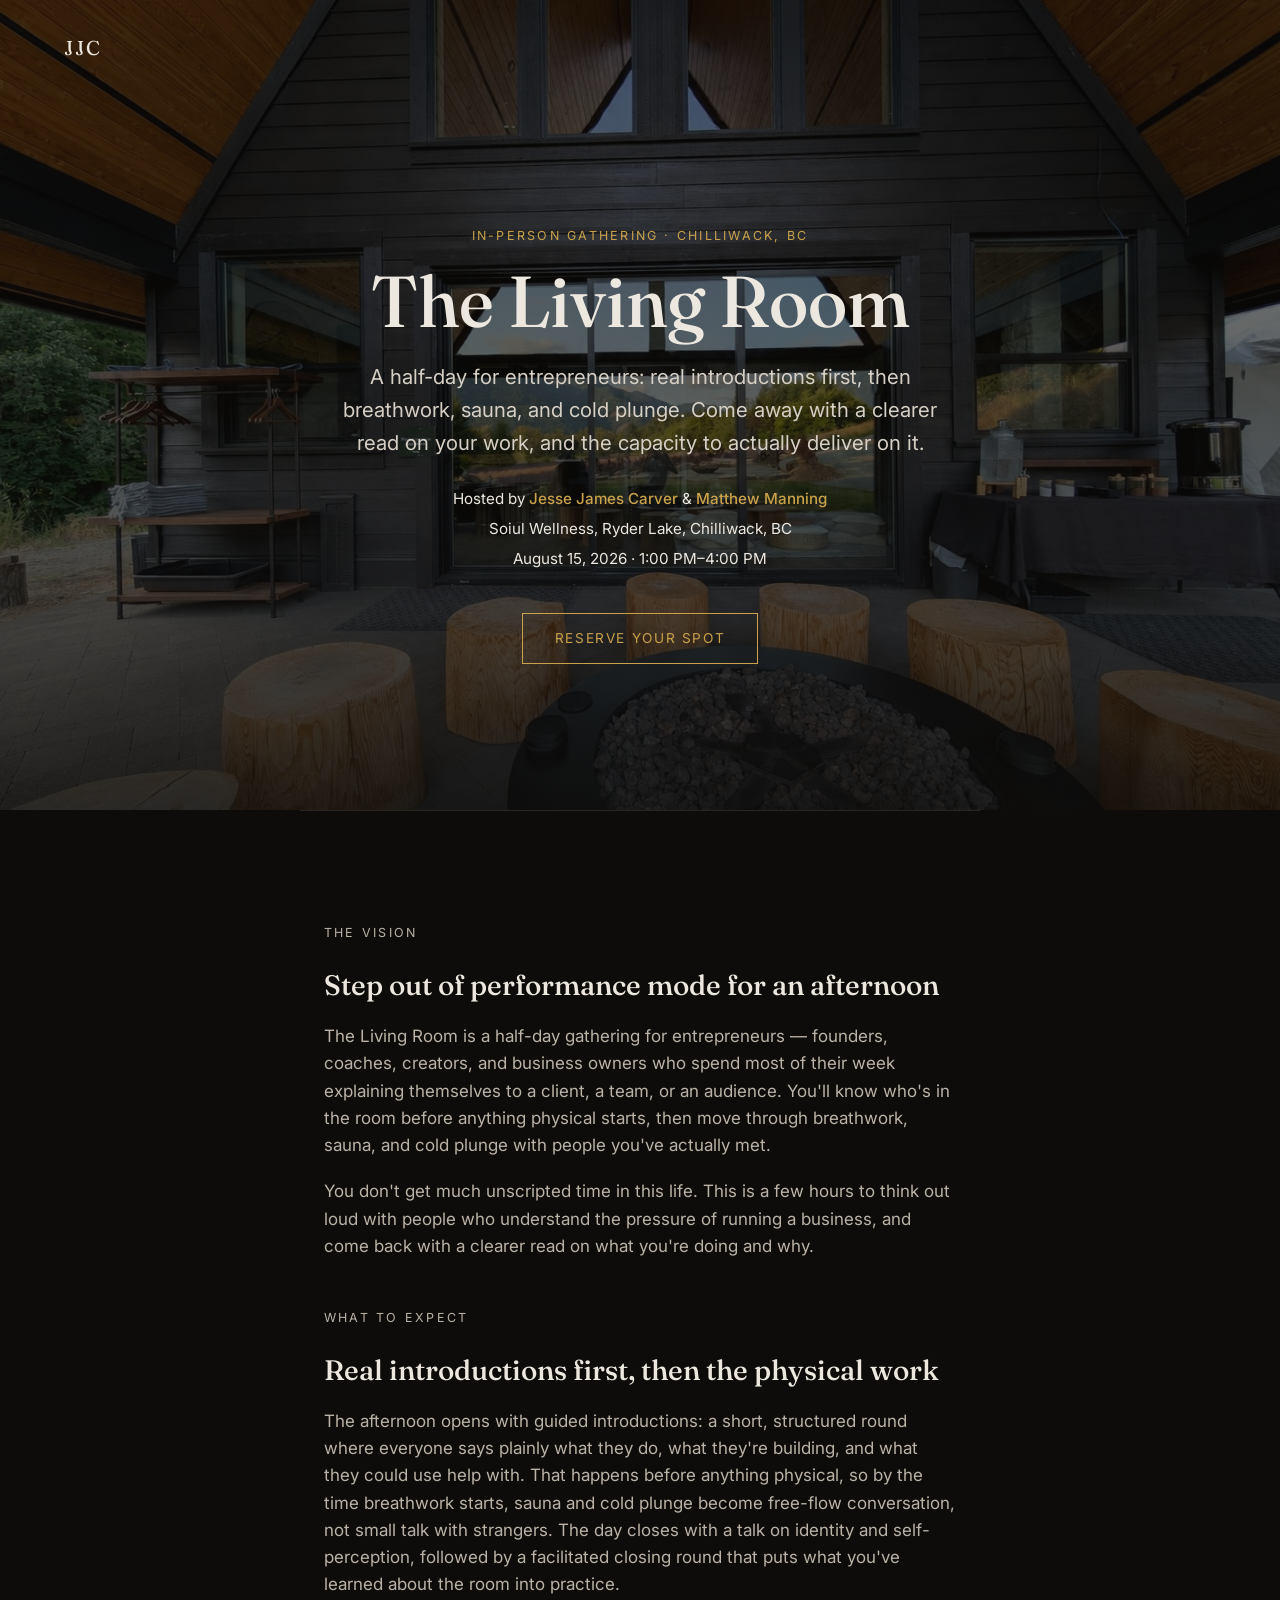
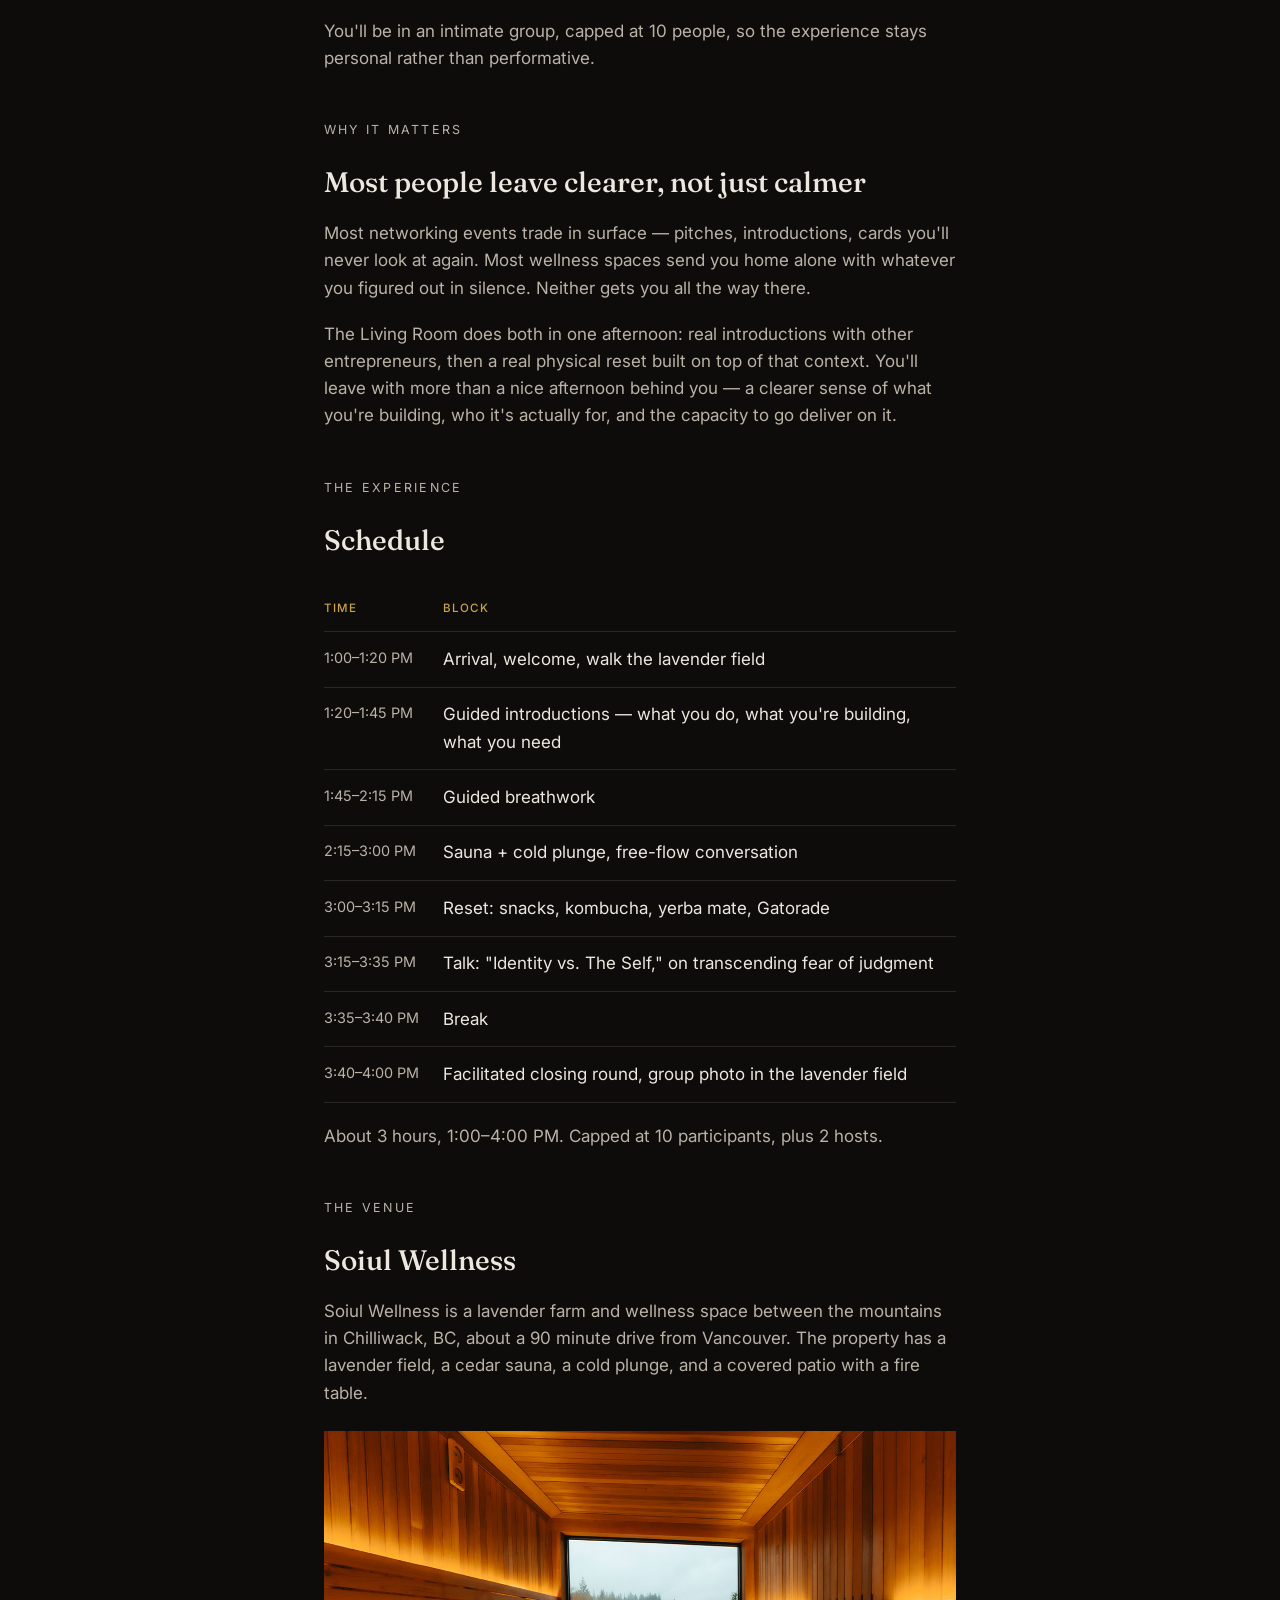
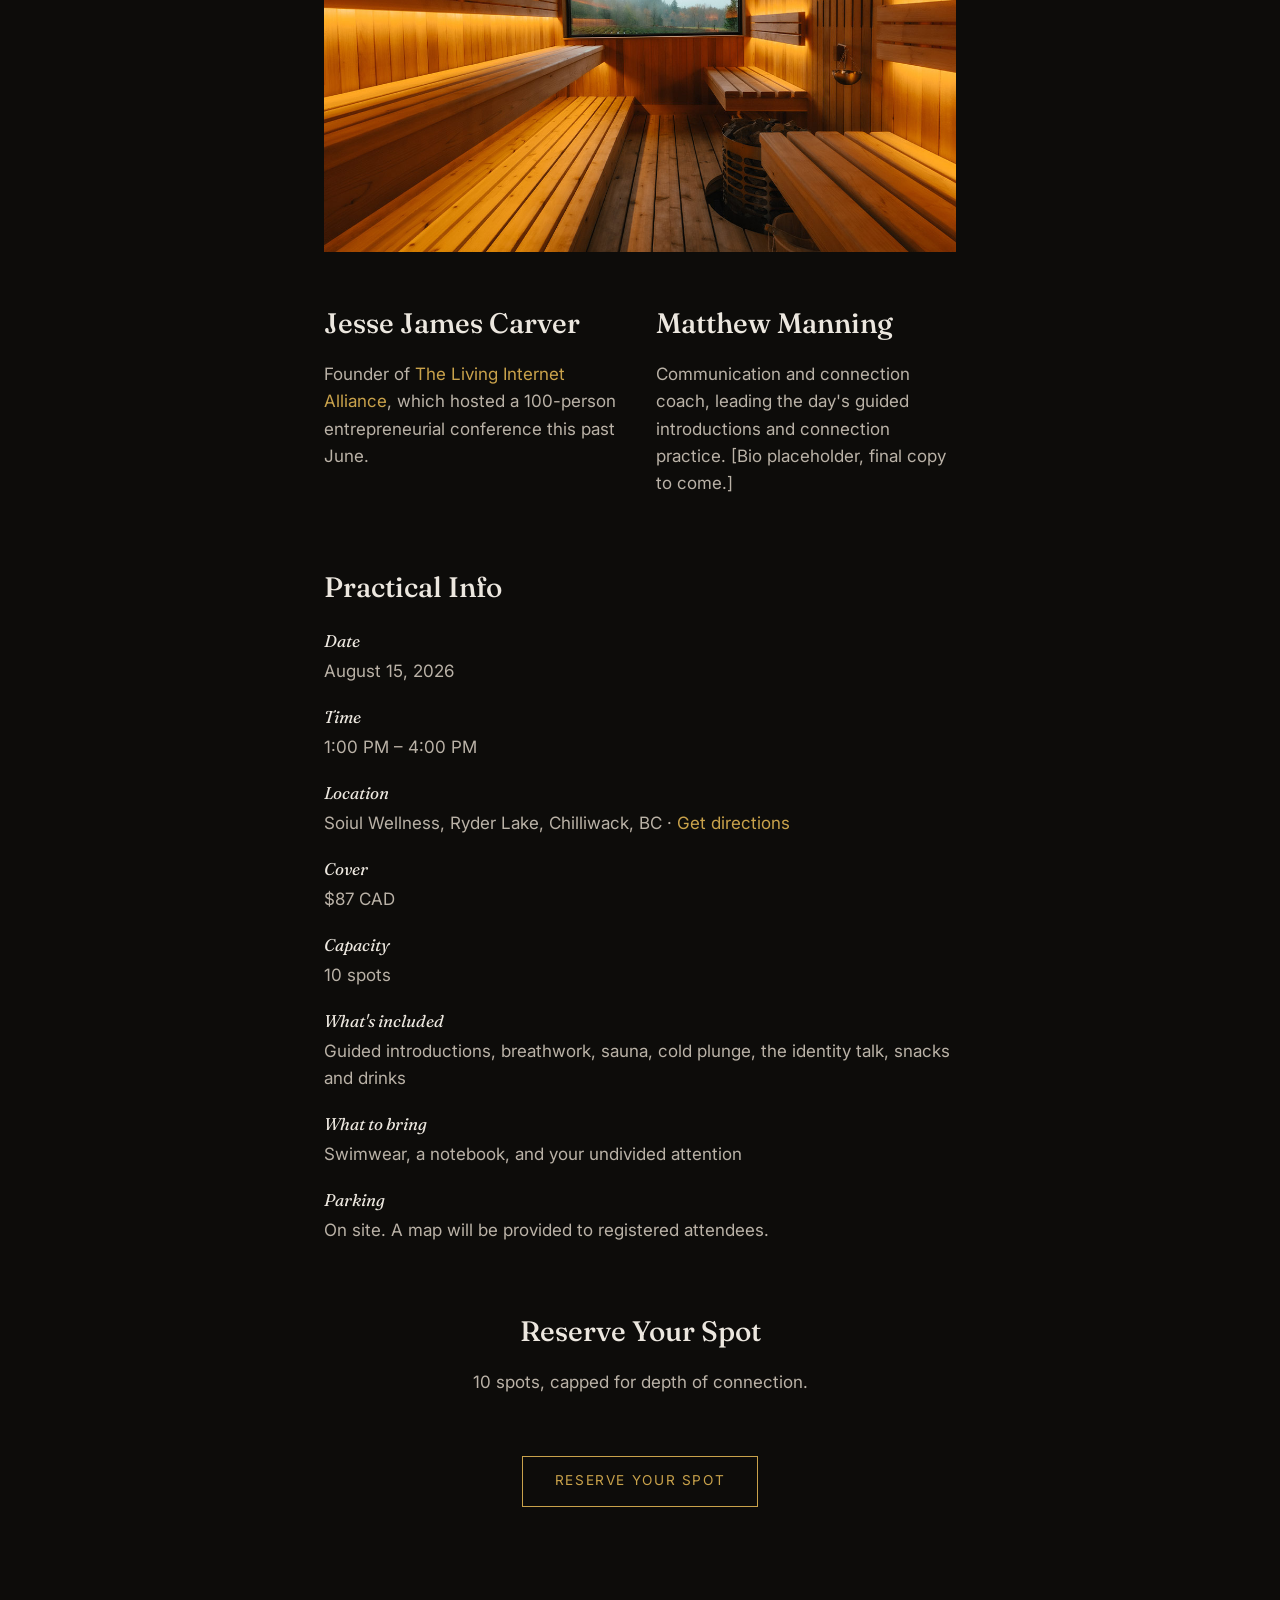
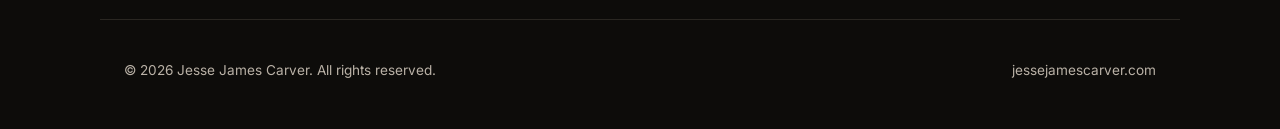
==== commit 718923cc: "Shorten Living Room to 3 hours, add substance to the close Trims the talk (35->20 min) and break (10" ====
--- a/events/iron/index.html
+++ b/events/iron/index.html
@@ -47,7 +47,7 @@
         </p>
         <p class="isi-hero__meta">Hosted by <strong>Jesse James Carver</strong> &amp; <strong>Matthew Manning</strong></p>
         <p class="isi-hero__meta">Soiul Wellness, Ryder Lake, Chilliwack, BC</p>
-        <p class="isi-hero__meta">August 15, 2026 &middot; 1:00 PM&ndash;5:00 PM</p>
+        <p class="isi-hero__meta">August 15, 2026 &middot; 1:00 PM&ndash;4:00 PM</p>
         <!-- TODO: replace href with real Ticket Tailor checkout URL -->
         <a href="TICKET_TAILOR_URL" class="hero__btn">Reserve Your Spot</a>
       </div>
@@ -66,7 +66,7 @@
       <div class="sales__section">
         <p class="eyebrow">What to Expect</p>
         <h3>Real introductions first, then the physical work</h3>
-        <p>The afternoon opens with guided introductions: a short, structured round where everyone says plainly what they do, what they're building, and what they could use help with. That happens before anything physical, so by the time breathwork starts, sauna and cold plunge become free-flow conversation, not small talk with strangers. The day closes with a talk on identity and self-perception, followed by a closing circle.</p>
+        <p>The afternoon opens with guided introductions: a short, structured round where everyone says plainly what they do, what they're building, and what they could use help with. That happens before anything physical, so by the time breathwork starts, sauna and cold plunge become free-flow conversation, not small talk with strangers. The day closes with a talk on identity and self-perception, followed by a facilitated closing round that puts what you've learned about the room into practice.</p>
         <p>You'll be in an intimate group, capped at 10 people, so the experience stays personal rather than performative.</p>
       </div>
 
@@ -95,13 +95,13 @@
               <tr><td>1:45&ndash;2:15 PM</td><td>Guided breathwork</td></tr>
               <tr><td>2:15&ndash;3:00 PM</td><td>Sauna + cold plunge, free-flow conversation</td></tr>
               <tr><td>3:00&ndash;3:15 PM</td><td>Reset: snacks, kombucha, yerba mate, Gatorade</td></tr>
-              <tr><td>3:15&ndash;3:50 PM</td><td>Talk: "Identity vs. The Self," on transcending fear of judgment</td></tr>
-              <tr><td>3:50&ndash;4:00 PM</td><td>Break</td></tr>
-              <tr><td>4:00&ndash;5:00 PM</td><td>Closing circle, group photo in the lavender field</td></tr>
+              <tr><td>3:15&ndash;3:35 PM</td><td>Talk: "Identity vs. The Self," on transcending fear of judgment</td></tr>
+              <tr><td>3:35&ndash;3:40 PM</td><td>Break</td></tr>
+              <tr><td>3:40&ndash;4:00 PM</td><td>Facilitated closing round, group photo in the lavender field</td></tr>
             </tbody>
           </table>
         </div>
-        <p style="margin-top: 1.25rem;">About 4 hours, 1:00&ndash;5:00 PM. Capped at 10 participants, plus 2 hosts.</p>
+        <p style="margin-top: 1.25rem;">About 3 hours, 1:00&ndash;4:00 PM. Capped at 10 participants, plus 2 hosts.</p>
       </div>
 
       <!-- VENUE -->
@@ -131,7 +131,7 @@
           <dt>Date</dt>
           <dd>August 15, 2026</dd>
           <dt>Time</dt>
-          <dd>1:00 PM &ndash; 5:00 PM</dd>
+          <dd>1:00 PM &ndash; 4:00 PM</dd>
           <dt>Location</dt>
           <dd>Soiul Wellness, Ryder Lake, Chilliwack, BC &middot; <a href="https://www.google.com/maps/search/?api=1&query=34WQ%2BW9+Chilliwack%2C+British+Columbia" target="_blank" rel="noopener">Get directions</a></dd>
           <dt>Cover</dt>
